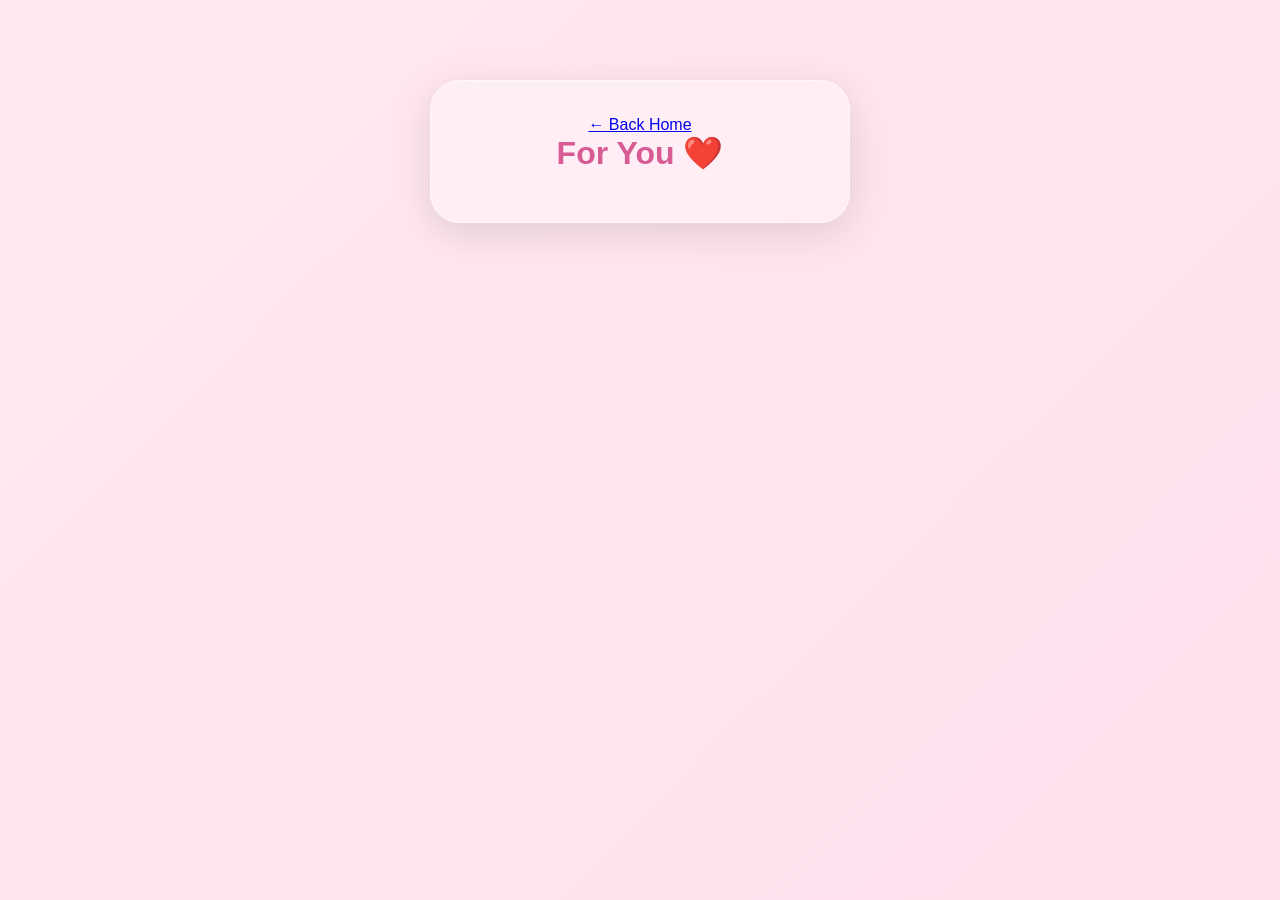
==== letter.html @ 3aef489c "Update letter.html" ====
<!DOCTYPE html>
<html lang="en">
<head>
<meta charset="UTF-8">
<meta name="viewport" content="width=device-width, initial-scale=1.0">

<title>For You ❤️</title>

<link rel="stylesheet" href="style.css">
</head>

<body>

<div class="container letter-page">
    
<div class="letter-card">

<a href="index.html" class="back-button">← Back Home</a>

<h1>For You ❤️</h1>

<div id="letter">

<p class="letter-text">
Hi mahal, to be honest, I do not really know what I should write or say to you. The pressure of thinking of pleasing you always and thinking that a simple letter wouldn’t impress you keeps crushing me. But maybe I guess I will just let my heart speak.
</p>

<p class="letter-text">
The moment my feelings developed for you, I always knew life would be very peaceful. I saw peace in your eyes and I saw forever in your smiles. I had sleepless nights thinking about how our life could be if we end up loving each other. And now I kept having sleepless nights working for us to secure our future haha. I just love how things are still the same but with a different goal.
</p>

<p class="letter-text">
My heart never lies, and I always follow it. Right from the very moment my heart beat skips, I knew I’m in love with you. But that’s a childish thing to say, so I tried to prove it.
</p>

<p class="letter-text">
I spoke with you.
</p>

<p class="letter-text">
I bonded with you.
</p>

<p class="letter-text">
I dated you.
</p>

<p class="letter-text">
And I tried my best to know more about you.
</p>

<p class="letter-text">
It seems to me that the more deeply I dive, the more I cultivate my feelings.
</p>

<p class="letter-text">
I’m always so nervous when you’re trying to ask me “why do you love me?” Or when you were asking me “give me reasons why you love me.” I really don’t know and I’m just too pressured that I might not satisfy your expectations or you might not be impressed by how shallow my words could be when being asked on the spot huhu.
</p>

<p class="letter-text">
But maybe with this, I hope you know that my love for you is genuine. You said feelings fade, right? Well, maybe they do, I agree. Feelings are transient—they visit and depart. Love, however, is not measured by the intensity of emotion but by the constancy of devotion. If feelings are the spark, love is the flame that continues to burn long after the spark has disappeared.
</p>

<p class="letter-text">
So then, my feelings for you are real, and they led me to this situation wherein I have an undying love for you.
</p>

<p class="letter-text">
I love you, my love.
</p>

<p class="letter-text">
And if one day these words become just another message buried beneath countless others, I hope you’ll remember that they came from a heart that found its peace in yours.
</p>

<p class="letter-text">
Yours, always,<br><br>
Franz ❤️
</p>

</div>

</div>

</body>
</html>
---- style.css ----
*{
    margin:0;
    padding:0;
    box-sizing:border-box;
    font-family:-apple-system,BlinkMacSystemFont,"SF Pro Display","Segoe UI",sans-serif;
}

body{
    background:linear-gradient(135deg,#ffe8f1,#ffd9ea,#fff2f7);
    background-size:400% 400%;
    animation:bgMove 12s ease infinite;
    min-height:100vh;
    height:auto;
    display:block;
    padding:40px 0;
    overflow-y:auto;
    overflow:visible;
    color:#444;
}

.container{
    margin:40px auto;
}

.container{
    width:90%;
    max-width:420px;
    background:rgba(255,255,255,0.35);
    backdrop-filter:blur(20px);
    -webkit-backdrop-filter:blur(20px);
    border-radius:30px;
    padding:35px;
    text-align:center;
    box-shadow:0 10px 40px rgba(0,0,0,.12);
    border:1px solid rgba(255,255,255,.5);
    transition:.4s;
}

.container:hover{
    transform:translateY(-5px);
    box-shadow:0 20px 60px rgba(255,105,180,.18);
}

h1{
    color:#d85b94;
    font-size:2rem;
    margin-bottom:15px;
}

.subtitle{
    color:#666;
    line-height:1.8;
    margin-bottom:25px;
}

.button{
    display:inline-block;
    background:#ef7cab;
    color:white;
    text-decoration:none;
    border:none;
    padding:15px 28px;
    border-radius:50px;
    font-size:16px;
    font-weight:600;
    cursor:pointer;
    transition:.3s;
    box-shadow:0 10px 25px rgba(239,124,171,.35);
}

.button:hover{
    transform:translateY(-3px);
    box-shadow:0 15px 35px rgba(239,124,171,.45);
}

.button:active{
    transform:scale(.96);
}

#letter{
    display:none;
    text-align:left;
    margin-top:30px;
    line-height:1.9;
    animation:fade .5s ease;
}

#letter p{
    text-align: justify;
    text-justify: inter-word;
}

@keyframes fade{
    from{
        opacity:0;
        transform:translateY(20px);
    }
    to{
        opacity:1;
        transform:translateY(0);
    }
}

#counter{
    margin-top:20px;
    padding:18px;
    border-radius:20px;
    background:rgba(255,255,255,.4);
    color:#d85b94;
    font-size:18px;
    font-weight:600;
    backdrop-filter:blur(12px);
    -webkit-backdrop-filter:blur(12px);
    box-shadow:0 5px 20px rgba(0,0,0,.08);
}

@keyframes bgMove{
    0%{background-position:0% 50%;}
    50%{background-position:100% 50%;}
    100%{background-position:0% 50%;}
}
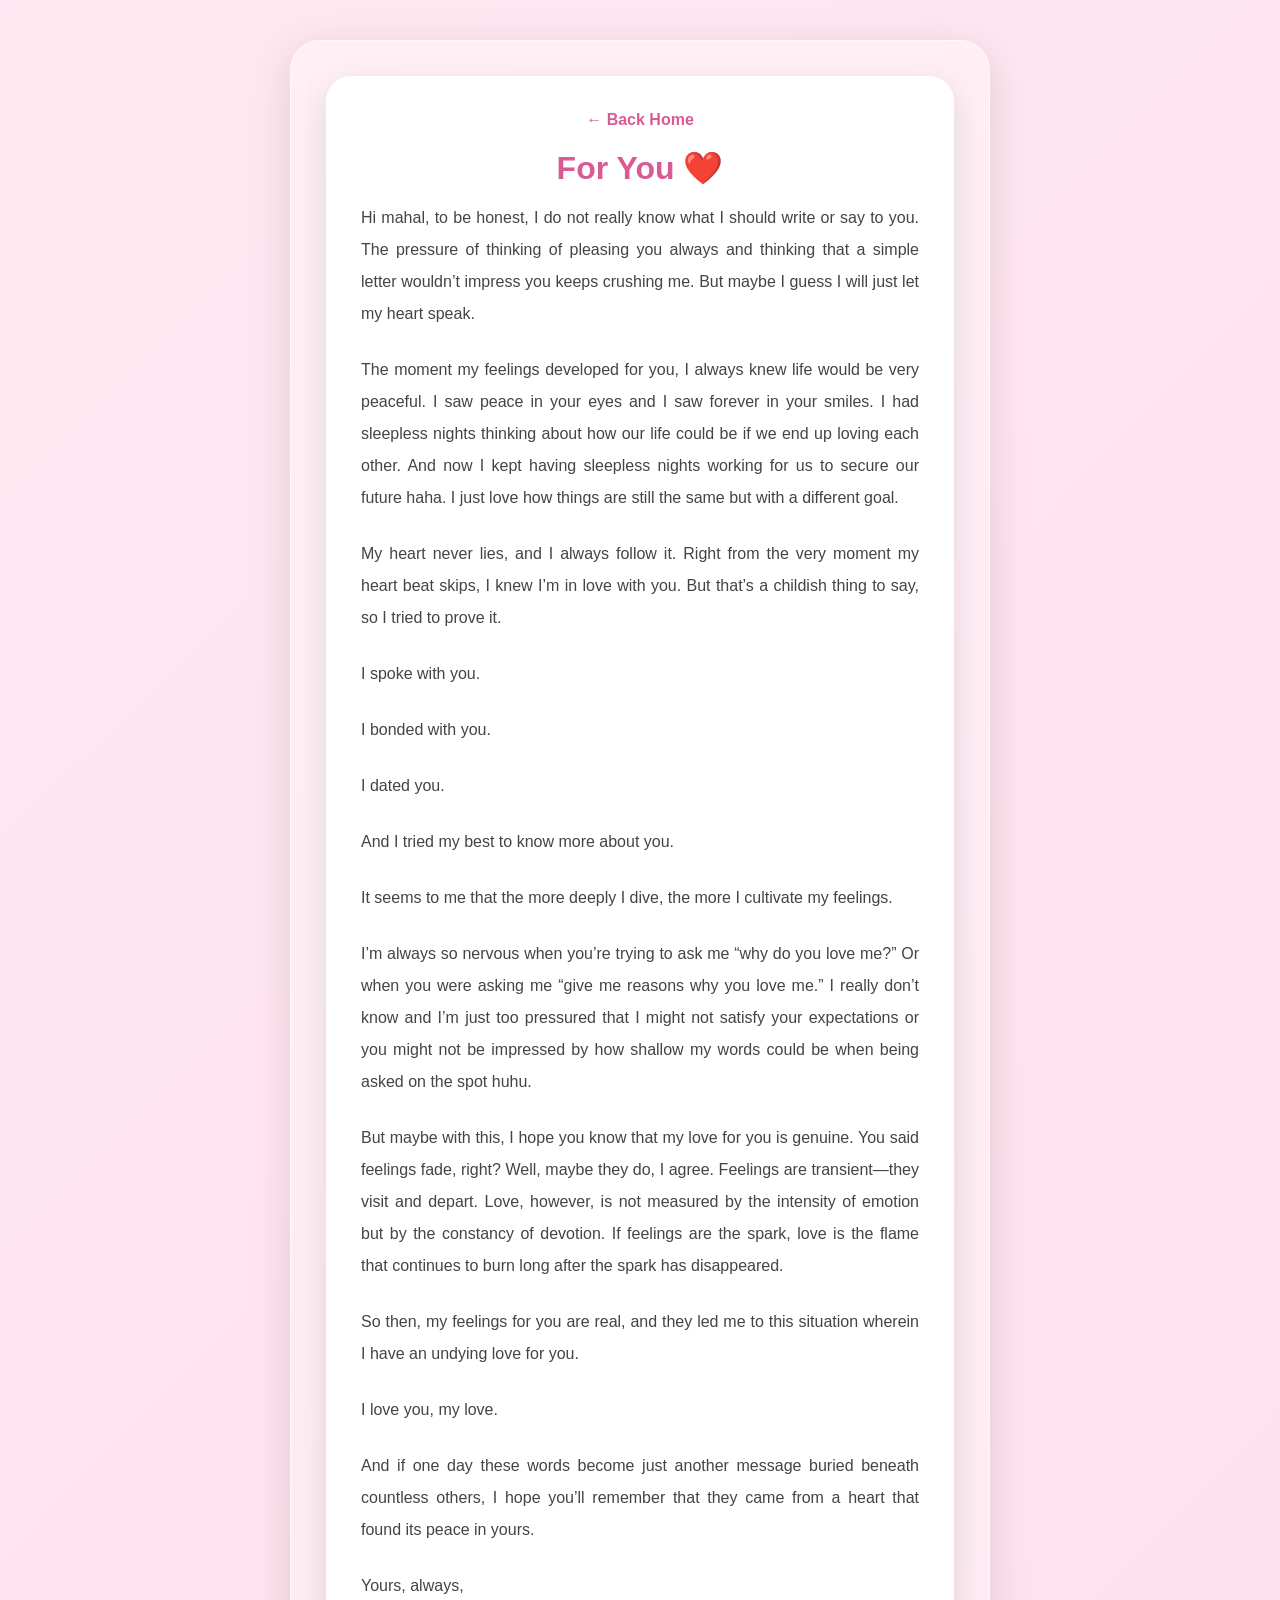
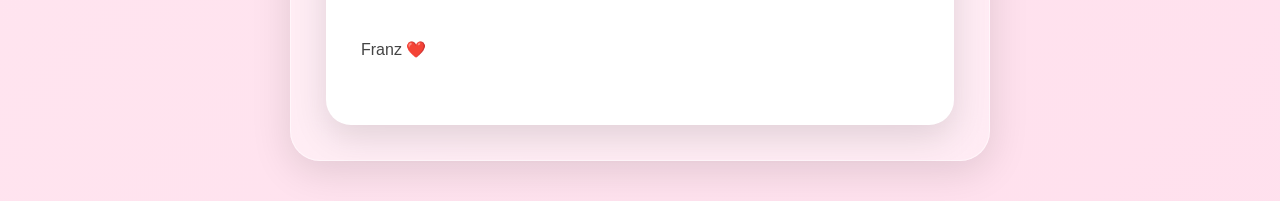
==== commit 261b19cb: "Update letter.html" ====
--- a/letter.html
+++ b/letter.html
@@ -19,7 +19,7 @@
 
 <h1>For You ❤️</h1>
 
-<div id="letter">
+<div>
 
 <p class="letter-text">
 Hi mahal, to be honest, I do not really know what I should write or say to you. The pressure of thinking of pleasing you always and thinking that a simple letter wouldn’t impress you keeps crushing me. But maybe I guess I will just let my heart speak.
--- a/style.css
+++ b/style.css
@@ -78,7 +78,6 @@
 }
 
 #letter{
-    display:none;
     text-align:left;
     margin-top:30px;
     line-height:1.9;
@@ -118,4 +117,35 @@
     0%{background-position:0% 50%;}
     50%{background-position:100% 50%;}
     100%{background-position:0% 50%;}
+}
+
+.letter-page{
+    max-width:700px;
+    margin:auto;
+    animation:fade .8s ease;
+}
+
+.letter-card{
+    background:white;
+    border-radius:25px;
+    padding:35px;
+    box-shadow:0 12px 35px rgba(0,0,0,.12);
+}
+
+.back-button{
+    display:inline-block;
+    margin-bottom:20px;
+    color:#d85b94;
+    text-decoration:none;
+    font-weight:bold;
+}
+
+.back-button:hover{
+    opacity:.8;
+}
+
+.letter-text{
+    text-align:justify;
+    line-height:2;
+    margin-bottom:24px;
 }
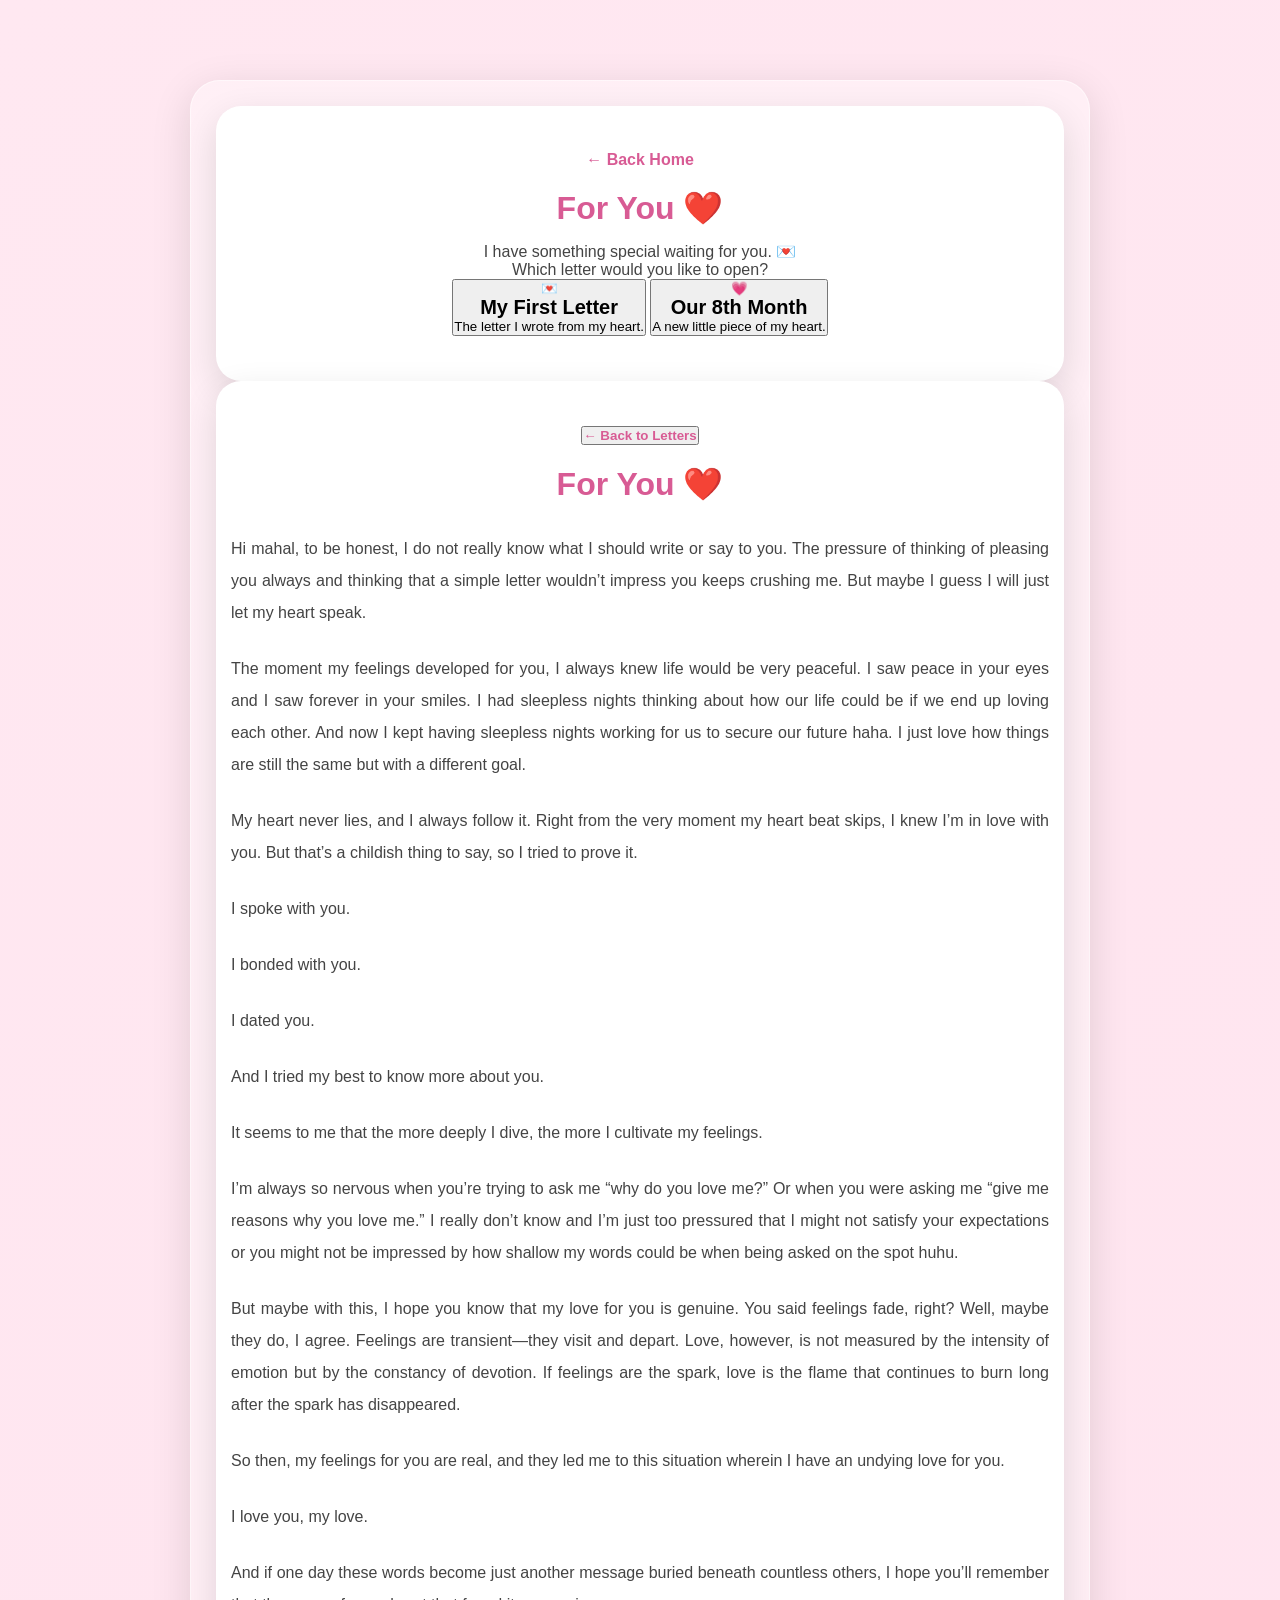
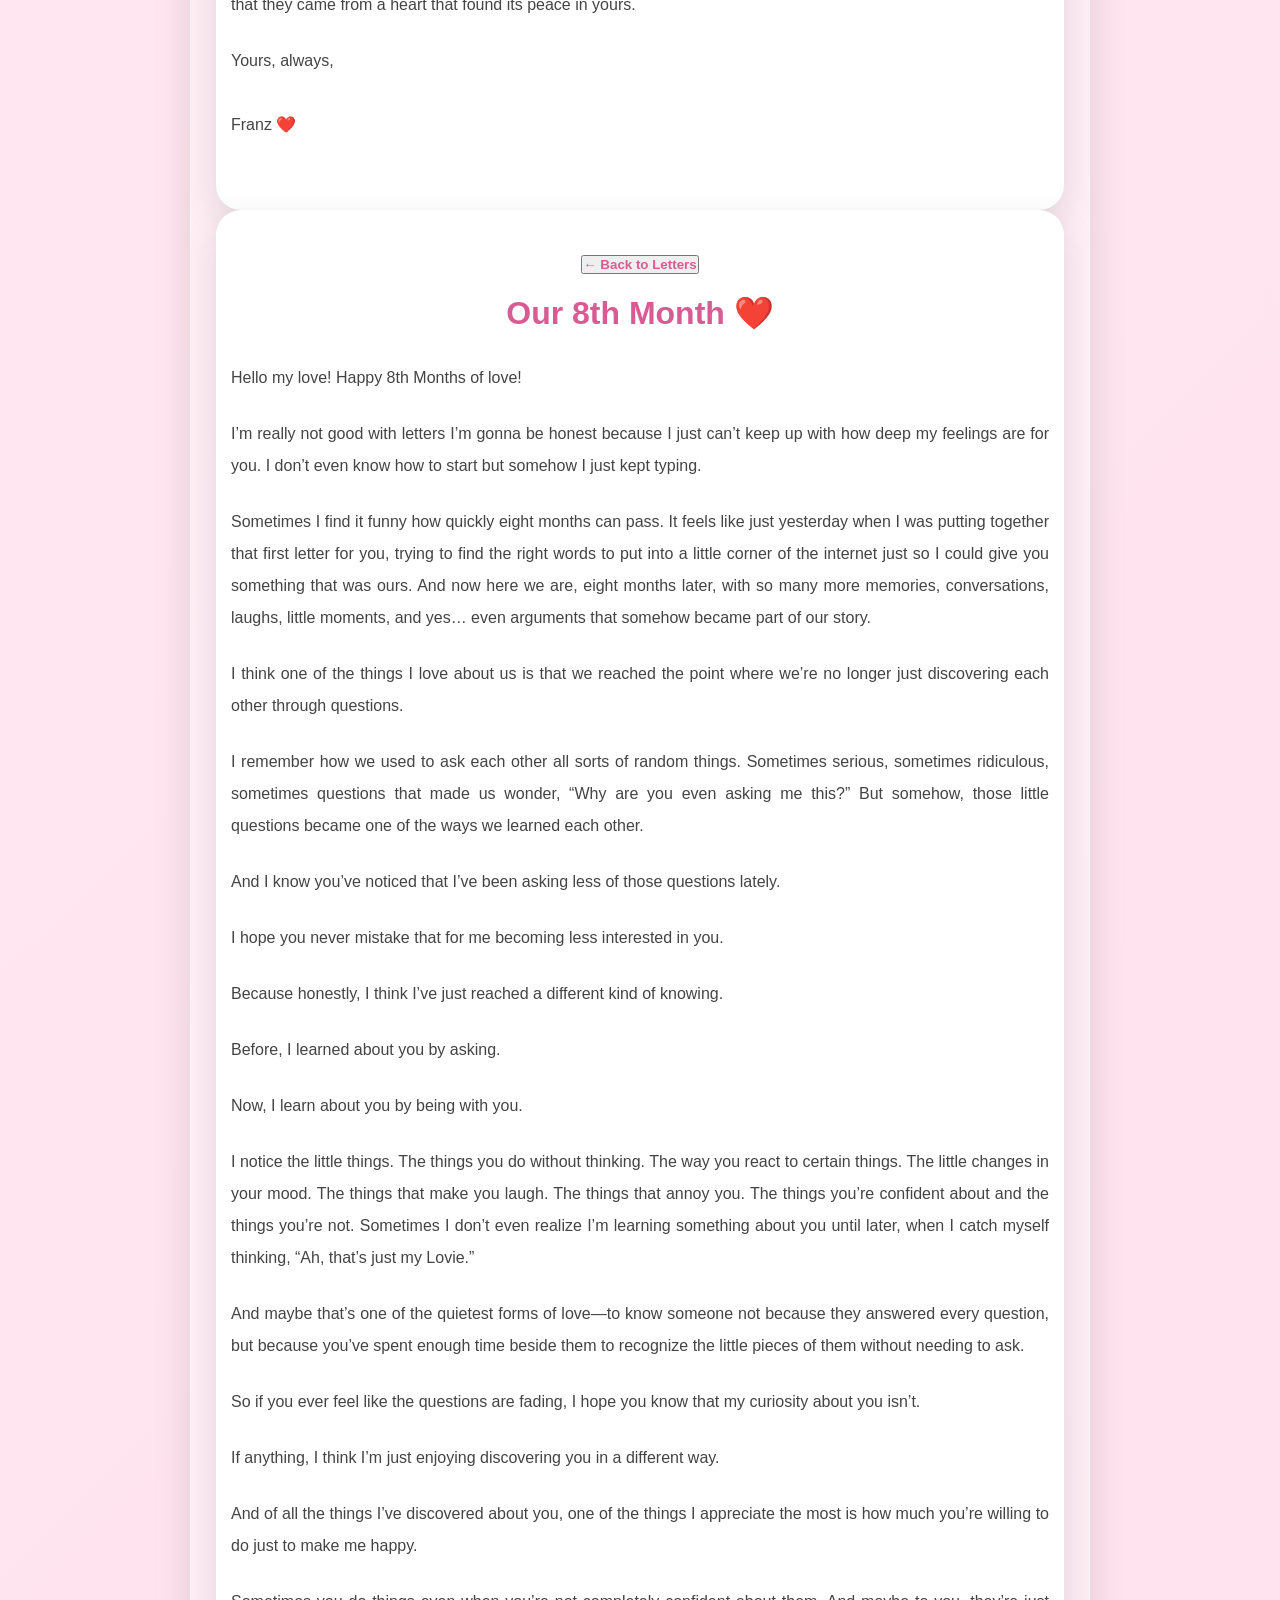
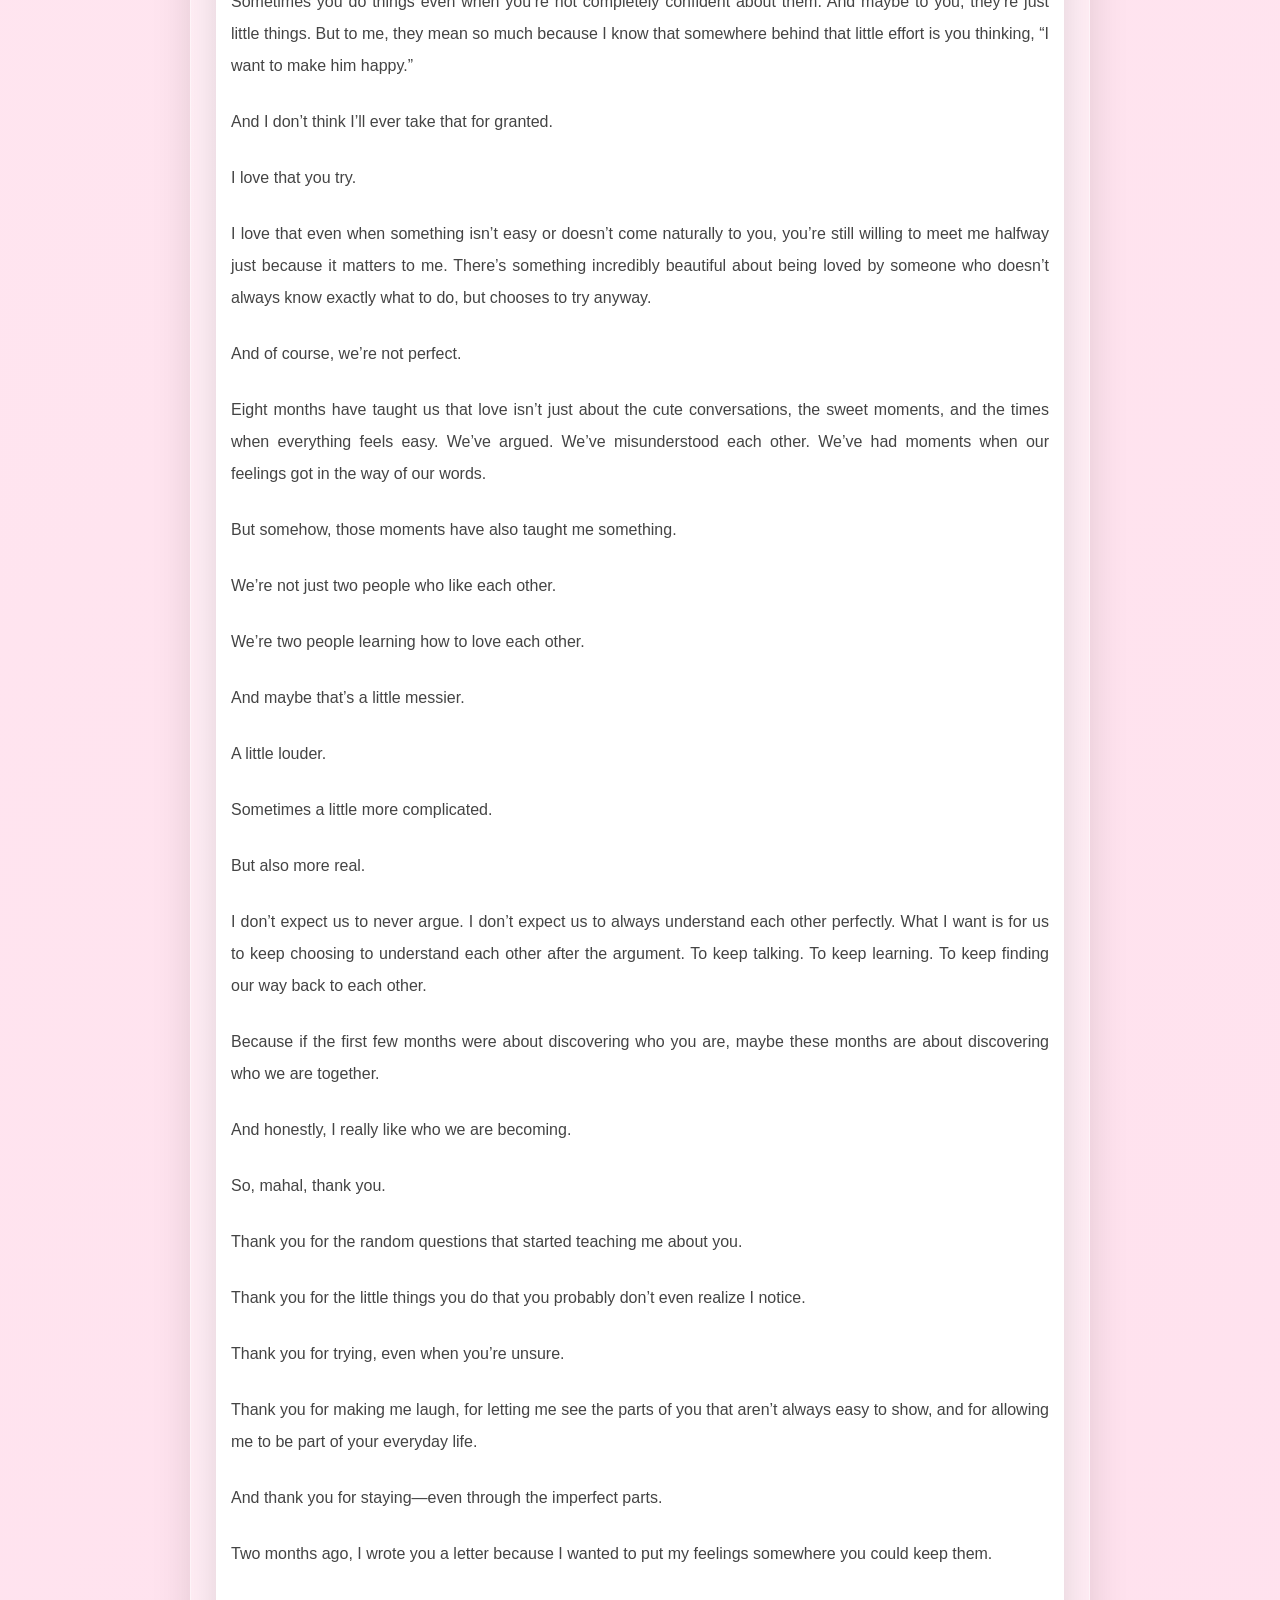
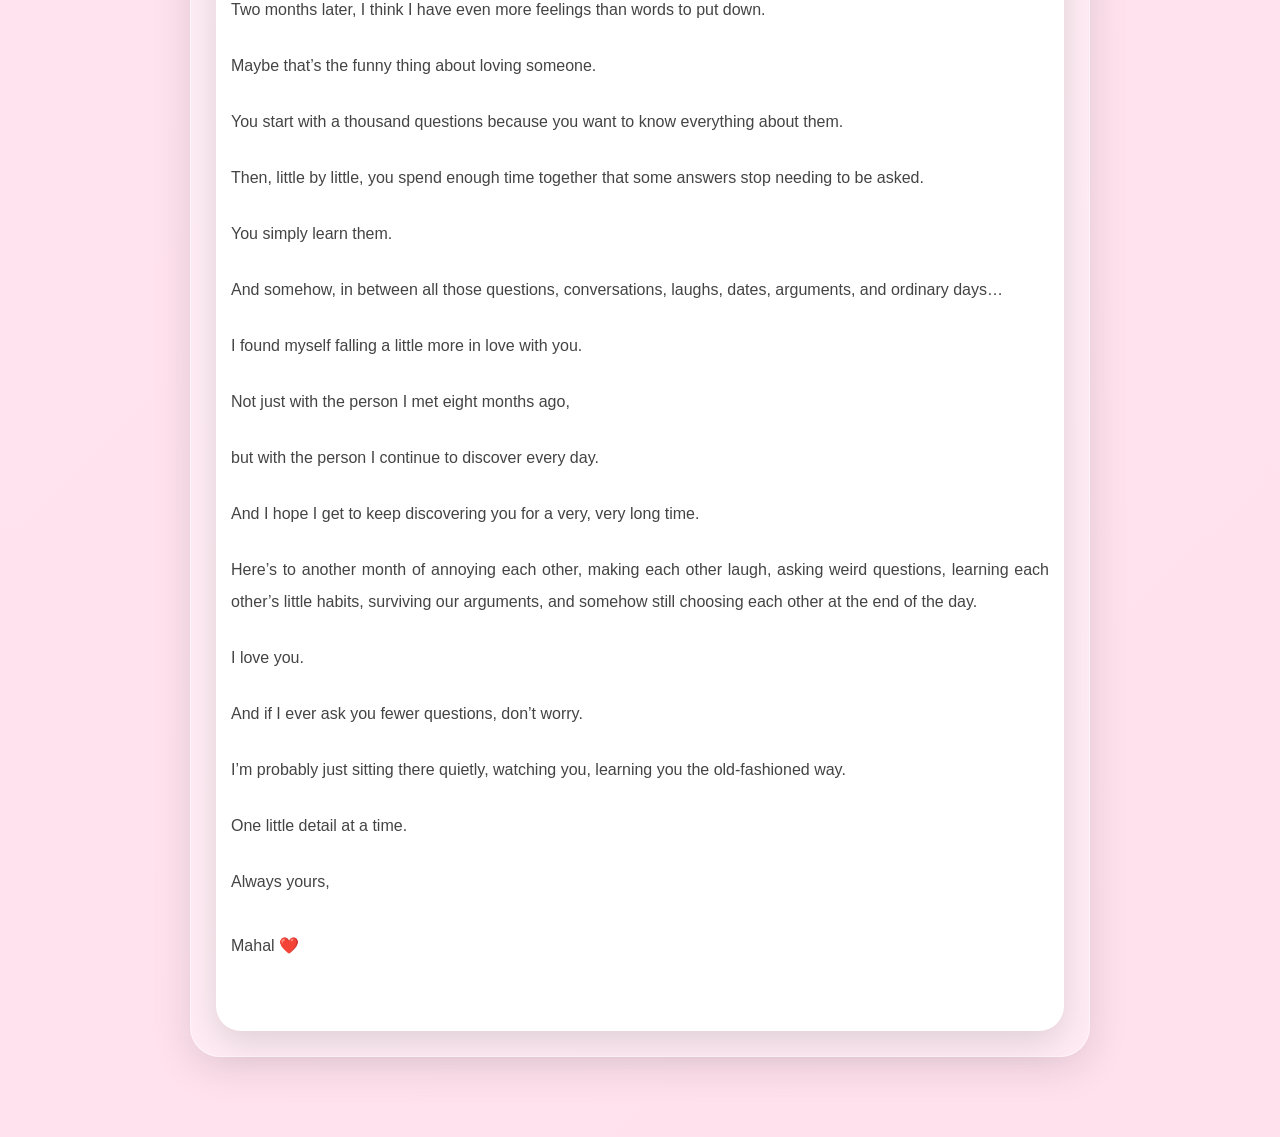
==== commit 50e52173: "Update letter.html" ====
--- a/letter.html
+++ b/letter.html
@@ -12,75 +12,385 @@
 <body>
 
 <div class="container letter-page">
-    
-<div class="letter-card">
-
-<a href="index.html" class="back-button">← Back Home</a>
-
-<h1>For You ❤️</h1>
-
-<div>
-
-<p class="letter-text">
-Hi mahal, to be honest, I do not really know what I should write or say to you. The pressure of thinking of pleasing you always and thinking that a simple letter wouldn’t impress you keeps crushing me. But maybe I guess I will just let my heart speak.
-</p>
-
-<p class="letter-text">
-The moment my feelings developed for you, I always knew life would be very peaceful. I saw peace in your eyes and I saw forever in your smiles. I had sleepless nights thinking about how our life could be if we end up loving each other. And now I kept having sleepless nights working for us to secure our future haha. I just love how things are still the same but with a different goal.
-</p>
-
-<p class="letter-text">
-My heart never lies, and I always follow it. Right from the very moment my heart beat skips, I knew I’m in love with you. But that’s a childish thing to say, so I tried to prove it.
-</p>
-
-<p class="letter-text">
-I spoke with you.
-</p>
-
-<p class="letter-text">
-I bonded with you.
-</p>
-
-<p class="letter-text">
-I dated you.
-</p>
-
-<p class="letter-text">
-And I tried my best to know more about you.
-</p>
-
-<p class="letter-text">
-It seems to me that the more deeply I dive, the more I cultivate my feelings.
-</p>
-
-<p class="letter-text">
-I’m always so nervous when you’re trying to ask me “why do you love me?” Or when you were asking me “give me reasons why you love me.” I really don’t know and I’m just too pressured that I might not satisfy your expectations or you might not be impressed by how shallow my words could be when being asked on the spot huhu.
-</p>
-
-<p class="letter-text">
-But maybe with this, I hope you know that my love for you is genuine. You said feelings fade, right? Well, maybe they do, I agree. Feelings are transient—they visit and depart. Love, however, is not measured by the intensity of emotion but by the constancy of devotion. If feelings are the spark, love is the flame that continues to burn long after the spark has disappeared.
-</p>
-
-<p class="letter-text">
-So then, my feelings for you are real, and they led me to this situation wherein I have an undying love for you.
-</p>
-
-<p class="letter-text">
-I love you, my love.
-</p>
-
-<p class="letter-text">
-And if one day these words become just another message buried beneath countless others, I hope you’ll remember that they came from a heart that found its peace in yours.
-</p>
-
-<p class="letter-text">
-Yours, always,<br><br>
-Franz ❤️
-</p>
+
+
+    <!-- =========================================
+         LETTER SELECTION
+         ========================================= -->
+
+    <div class="letter-card" id="letter-selection">
+
+        <a href="index.html" class="back-button">
+            ← Back Home
+        </a>
+
+        <h1>For You ❤️</h1>
+
+        <p class="selection-subtitle">
+            I have something special waiting for you. 💌
+        </p>
+
+        <p class="selection-question">
+            Which letter would you like to open?
+        </p>
+
+
+        <div class="letter-options">
+
+            <!-- FIRST LETTER -->
+            <button class="letter-option" onclick="openLetter('first')">
+
+                <div class="envelope-icon">
+                    💌
+                </div>
+
+                <h2>My First Letter</h2>
+
+                <p>
+                    The letter I wrote from my heart.
+                </p>
+
+            </button>
+
+
+            <!-- 8TH MONTH LETTER -->
+            <button class="letter-option" onclick="openLetter('eighth')">
+
+                <div class="envelope-icon">
+                    💗
+                </div>
+
+                <h2>Our 8th Month</h2>
+
+                <p>
+                    A new little piece of my heart.
+                </p>
+
+            </button>
+
+        </div>
+
+    </div>
+
+
+
+    <!-- =========================================
+         ORIGINAL FIRST LETTER
+         ========================================= -->
+
+    <div class="letter-card hidden-letter" id="first-letter">
+
+        <button class="back-button letter-back" onclick="showSelection()">
+            ← Back to Letters
+        </button>
+
+        <h1>For You ❤️</h1>
+
+        <div class="letter-content">
+
+            <p class="letter-text">
+                Hi mahal, to be honest, I do not really know what I should write or say to you. The pressure of thinking of pleasing you always and thinking that a simple letter wouldn’t impress you keeps crushing me. But maybe I guess I will just let my heart speak.
+            </p>
+
+            <p class="letter-text">
+                The moment my feelings developed for you, I always knew life would be very peaceful. I saw peace in your eyes and I saw forever in your smiles. I had sleepless nights thinking about how our life could be if we end up loving each other. And now I kept having sleepless nights working for us to secure our future haha. I just love how things are still the same but with a different goal.
+            </p>
+
+            <p class="letter-text">
+                My heart never lies, and I always follow it. Right from the very moment my heart beat skips, I knew I’m in love with you. But that’s a childish thing to say, so I tried to prove it.
+            </p>
+
+            <p class="letter-text">
+                I spoke with you.
+            </p>
+
+            <p class="letter-text">
+                I bonded with you.
+            </p>
+
+            <p class="letter-text">
+                I dated you.
+            </p>
+
+            <p class="letter-text">
+                And I tried my best to know more about you.
+            </p>
+
+            <p class="letter-text">
+                It seems to me that the more deeply I dive, the more I cultivate my feelings.
+            </p>
+
+            <p class="letter-text">
+                I’m always so nervous when you’re trying to ask me “why do you love me?” Or when you were asking me “give me reasons why you love me.” I really don’t know and I’m just too pressured that I might not satisfy your expectations or you might not be impressed by how shallow my words could be when being asked on the spot huhu.
+            </p>
+
+            <p class="letter-text">
+                But maybe with this, I hope you know that my love for you is genuine. You said feelings fade, right? Well, maybe they do, I agree. Feelings are transient—they visit and depart. Love, however, is not measured by the intensity of emotion but by the constancy of devotion. If feelings are the spark, love is the flame that continues to burn long after the spark has disappeared.
+            </p>
+
+            <p class="letter-text">
+                So then, my feelings for you are real, and they led me to this situation wherein I have an undying love for you.
+            </p>
+
+            <p class="letter-text">
+                I love you, my love.
+            </p>
+
+            <p class="letter-text">
+                And if one day these words become just another message buried beneath countless others, I hope you’ll remember that they came from a heart that found its peace in yours.
+            </p>
+
+            <p class="letter-text">
+                Yours, always,<br><br>
+                Franz ❤️
+            </p>
+
+        </div>
+
+    </div>
+
+
+
+    <!-- =========================================
+         OUR 8TH MONTH LETTER
+         ========================================= -->
+
+    <div class="letter-card hidden-letter" id="eighth-letter">
+
+        <button class="back-button letter-back" onclick="showSelection()">
+            ← Back to Letters
+        </button>
+
+        <h1>Our 8th Month ❤️</h1>
+
+        <div class="letter-content">
+
+            <p class="letter-text">
+                Hello my love! Happy 8th Months of love!
+            </p>
+
+            <p class="letter-text">
+                I’m really not good with letters I’m gonna be honest because I just can’t keep up with how deep my feelings are for you. I don’t even know how to start but somehow I just kept typing.
+            </p>
+
+            <p class="letter-text">
+                Sometimes I find it funny how quickly eight months can pass. It feels like just yesterday when I was putting together that first letter for you, trying to find the right words to put into a little corner of the internet just so I could give you something that was ours. And now here we are, eight months later, with so many more memories, conversations, laughs, little moments, and yes… even arguments that somehow became part of our story.
+            </p>
+
+            <p class="letter-text">
+                I think one of the things I love about us is that we reached the point where we’re no longer just discovering each other through questions.
+            </p>
+
+            <p class="letter-text">
+                I remember how we used to ask each other all sorts of random things. Sometimes serious, sometimes ridiculous, sometimes questions that made us wonder, “Why are you even asking me this?” But somehow, those little questions became one of the ways we learned each other.
+            </p>
+
+            <p class="letter-text">
+                And I know you’ve noticed that I’ve been asking less of those questions lately.
+            </p>
+
+            <p class="letter-text">
+                I hope you never mistake that for me becoming less interested in you.
+            </p>
+
+            <p class="letter-text">
+                Because honestly, I think I’ve just reached a different kind of knowing.
+            </p>
+
+            <p class="letter-text">
+                Before, I learned about you by asking.
+            </p>
+
+            <p class="letter-text">
+                Now, I learn about you by being with you.
+            </p>
+
+            <p class="letter-text">
+                I notice the little things. The things you do without thinking. The way you react to certain things. The little changes in your mood. The things that make you laugh. The things that annoy you. The things you’re confident about and the things you’re not. Sometimes I don’t even realize I’m learning something about you until later, when I catch myself thinking, “Ah, that’s just my Lovie.”
+            </p>
+
+            <p class="letter-text">
+                And maybe that’s one of the quietest forms of love—to know someone not because they answered every question, but because you’ve spent enough time beside them to recognize the little pieces of them without needing to ask.
+            </p>
+
+            <p class="letter-text">
+                So if you ever feel like the questions are fading, I hope you know that my curiosity about you isn’t.
+            </p>
+
+            <p class="letter-text">
+                If anything, I think I’m just enjoying discovering you in a different way.
+            </p>
+
+            <p class="letter-text">
+                And of all the things I’ve discovered about you, one of the things I appreciate the most is how much you’re willing to do just to make me happy.
+            </p>
+
+            <p class="letter-text">
+                Sometimes you do things even when you’re not completely confident about them. And maybe to you, they’re just little things. But to me, they mean so much because I know that somewhere behind that little effort is you thinking, “I want to make him happy.”
+            </p>
+
+            <p class="letter-text">
+                And I don’t think I’ll ever take that for granted.
+            </p>
+
+            <p class="letter-text">
+                I love that you try.
+            </p>
+
+            <p class="letter-text">
+                I love that even when something isn’t easy or doesn’t come naturally to you, you’re still willing to meet me halfway just because it matters to me. There’s something incredibly beautiful about being loved by someone who doesn’t always know exactly what to do, but chooses to try anyway.
+            </p>
+
+            <p class="letter-text">
+                And of course, we’re not perfect.
+            </p>
+
+            <p class="letter-text">
+                Eight months have taught us that love isn’t just about the cute conversations, the sweet moments, and the times when everything feels easy. We’ve argued. We’ve misunderstood each other. We’ve had moments when our feelings got in the way of our words.
+            </p>
+
+            <p class="letter-text">
+                But somehow, those moments have also taught me something.
+            </p>
+
+            <p class="letter-text">
+                We’re not just two people who like each other.
+            </p>
+
+            <p class="letter-text">
+                We’re two people learning how to love each other.
+            </p>
+
+            <p class="letter-text">
+                And maybe that’s a little messier.
+            </p>
+
+            <p class="letter-text">
+                A little louder.
+            </p>
+
+            <p class="letter-text">
+                Sometimes a little more complicated.
+            </p>
+
+            <p class="letter-text">
+                But also more real.
+            </p>
+
+            <p class="letter-text">
+                I don’t expect us to never argue. I don’t expect us to always understand each other perfectly. What I want is for us to keep choosing to understand each other after the argument. To keep talking. To keep learning. To keep finding our way back to each other.
+            </p>
+
+            <p class="letter-text">
+                Because if the first few months were about discovering who you are, maybe these months are about discovering who we are together.
+            </p>
+
+            <p class="letter-text">
+                And honestly, I really like who we are becoming.
+            </p>
+
+            <p class="letter-text">
+                So, mahal, thank you.
+            </p>
+
+            <p class="letter-text">
+                Thank you for the random questions that started teaching me about you.
+            </p>
+
+            <p class="letter-text">
+                Thank you for the little things you do that you probably don’t even realize I notice.
+            </p>
+
+            <p class="letter-text">
+                Thank you for trying, even when you’re unsure.
+            </p>
+
+            <p class="letter-text">
+                Thank you for making me laugh, for letting me see the parts of you that aren’t always easy to show, and for allowing me to be part of your everyday life.
+            </p>
+
+            <p class="letter-text">
+                And thank you for staying—even through the imperfect parts.
+            </p>
+
+            <p class="letter-text">
+                Two months ago, I wrote you a letter because I wanted to put my feelings somewhere you could keep them.
+            </p>
+
+            <p class="letter-text">
+                Two months later, I think I have even more feelings than words to put down.
+            </p>
+
+            <p class="letter-text">
+                Maybe that’s the funny thing about loving someone.
+            </p>
+
+            <p class="letter-text">
+                You start with a thousand questions because you want to know everything about them.
+            </p>
+
+            <p class="letter-text">
+                Then, little by little, you spend enough time together that some answers stop needing to be asked.
+            </p>
+
+            <p class="letter-text">
+                You simply learn them.
+            </p>
+
+            <p class="letter-text">
+                And somehow, in between all those questions, conversations, laughs, dates, arguments, and ordinary days…
+            </p>
+
+            <p class="letter-text">
+                I found myself falling a little more in love with you.
+            </p>
+
+            <p class="letter-text">
+                Not just with the person I met eight months ago,
+            </p>
+
+            <p class="letter-text">
+                but with the person I continue to discover every day.
+            </p>
+
+            <p class="letter-text">
+                And I hope I get to keep discovering you for a very, very long time.
+            </p>
+
+            <p class="letter-text">
+                Here’s to another month of annoying each other, making each other laugh, asking weird questions, learning each other’s little habits, surviving our arguments, and somehow still choosing each other at the end of the day.
+            </p>
+
+            <p class="letter-text">
+                I love you.
+            </p>
+
+            <p class="letter-text">
+                And if I ever ask you fewer questions, don’t worry.
+            </p>
+
+            <p class="letter-text">
+                I’m probably just sitting there quietly, watching you, learning you the old-fashioned way.
+            </p>
+
+            <p class="letter-text">
+                One little detail at a time.
+            </p>
+
+            <p class="letter-text">
+                Always yours,<br><br>
+                Mahal ❤️
+            </p>
+
+        </div>
+
+    </div>
+
 
 </div>
 
-</div>
+
+<script src="script.js"></script>
 
 </body>
 </html>
--- a/style.css
+++ b/style.css
@@ -23,17 +23,17 @@
 }
 
 .container{
-    width:90%;
-    max-width:420px;
-    background:rgba(255,255,255,0.35);
+    width:95%;
+    max-width:900px;
+    margin:40px auto;
+    background:rgba(255,255,255,.35);
     backdrop-filter:blur(20px);
     -webkit-backdrop-filter:blur(20px);
     border-radius:30px;
-    padding:35px;
+    padding:25px;
     text-align:center;
     box-shadow:0 10px 40px rgba(0,0,0,.12);
     border:1px solid rgba(255,255,255,.5);
-    transition:.4s;
 }
 
 .container:hover{
@@ -77,16 +77,16 @@
     transform:scale(.96);
 }
 
-#letter{
+.letter-content{
     text-align:left;
     margin-top:30px;
     line-height:1.9;
     animation:fade .5s ease;
 }
 
-#letter p{
-    text-align: justify;
-    text-justify: inter-word;
+.letter-content p{
+    text-align:justify;
+    text-justify:inter-word;
 }
 
 @keyframes fade{
@@ -120,15 +120,16 @@
 }
 
 .letter-page{
-    max-width:700px;
-    margin:auto;
-    animation:fade .8s ease;
+    max-width:900px;
+    width:95%;
+    margin:40px auto;
 }
 
 .letter-card{
+    width:100%;
     background:white;
     border-radius:25px;
-    padding:35px;
+    padding:45px 15px;
     box-shadow:0 12px 35px rgba(0,0,0,.12);
 }
 
@@ -148,4 +149,21 @@
     text-align:justify;
     line-height:2;
     margin-bottom:24px;
+}
+
+/* Smooth page load */
+body{
+    opacity:0;
+    animation:pageFade .8s ease forwards;
+}
+
+@keyframes pageFade{
+    from{
+        opacity:0;
+        transform:translateY(15px);
+    }
+    to{
+        opacity:1;
+        transform:translateY(0);
+    }
 }
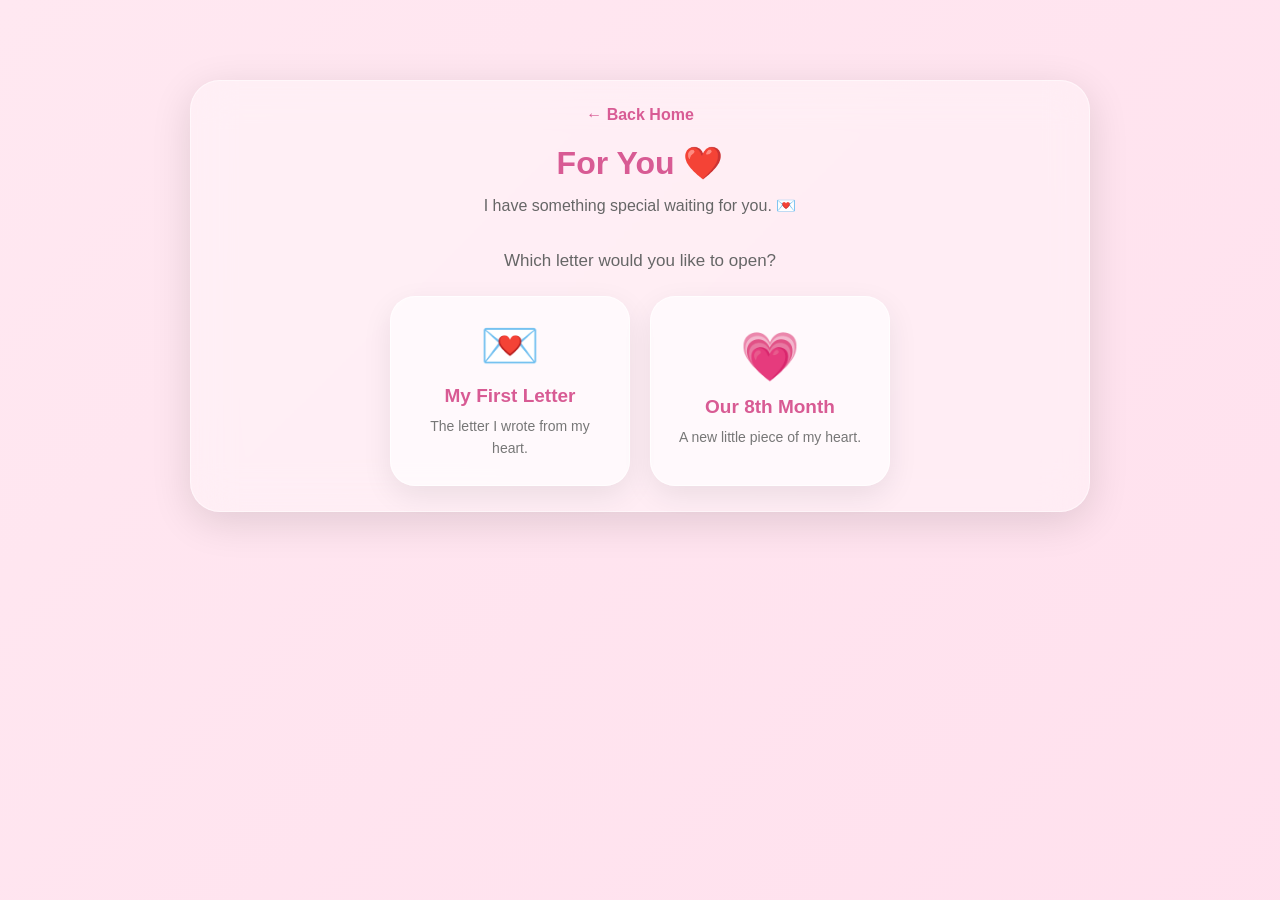
==== commit ec71a128: "Update letter.html" ====
--- a/letter.html
+++ b/letter.html
@@ -13,382 +13,368 @@
 
 <div class="container letter-page">
 
-
-    <!-- =========================================
-         LETTER SELECTION
-         ========================================= -->
-
-    <div class="letter-card" id="letter-selection">
-
-        <a href="index.html" class="back-button">
-            ← Back Home
-        </a>
-
-        <h1>For You ❤️</h1>
-
-        <p class="selection-subtitle">
-            I have something special waiting for you. 💌
-        </p>
-
-        <p class="selection-question">
-            Which letter would you like to open?
-        </p>
-
-
-        <div class="letter-options">
-
-            <!-- FIRST LETTER -->
-            <button class="letter-option" onclick="openLetter('first')">
-
-                <div class="envelope-icon">
-                    💌
-                </div>
-
-                <h2>My First Letter</h2>
-
-                <p>
-                    The letter I wrote from my heart.
-                </p>
-
-            </button>
-
-
-            <!-- 8TH MONTH LETTER -->
-            <button class="letter-option" onclick="openLetter('eighth')">
-
-                <div class="envelope-icon">
-                    💗
-                </div>
-
-                <h2>Our 8th Month</h2>
-
-                <p>
-                    A new little piece of my heart.
-                </p>
-
-            </button>
-
-        </div>
-
-    </div>
-
-
-
-    <!-- =========================================
-         ORIGINAL FIRST LETTER
-         ========================================= -->
-
-    <div class="letter-card hidden-letter" id="first-letter">
-
-        <button class="back-button letter-back" onclick="showSelection()">
-            ← Back to Letters
-        </button>
-
-        <h1>For You ❤️</h1>
-
-        <div class="letter-content">
-
-            <p class="letter-text">
-                Hi mahal, to be honest, I do not really know what I should write or say to you. The pressure of thinking of pleasing you always and thinking that a simple letter wouldn’t impress you keeps crushing me. But maybe I guess I will just let my heart speak.
-            </p>
-
-            <p class="letter-text">
-                The moment my feelings developed for you, I always knew life would be very peaceful. I saw peace in your eyes and I saw forever in your smiles. I had sleepless nights thinking about how our life could be if we end up loving each other. And now I kept having sleepless nights working for us to secure our future haha. I just love how things are still the same but with a different goal.
-            </p>
-
-            <p class="letter-text">
-                My heart never lies, and I always follow it. Right from the very moment my heart beat skips, I knew I’m in love with you. But that’s a childish thing to say, so I tried to prove it.
-            </p>
-
-            <p class="letter-text">
-                I spoke with you.
-            </p>
-
-            <p class="letter-text">
-                I bonded with you.
-            </p>
-
-            <p class="letter-text">
-                I dated you.
-            </p>
-
-            <p class="letter-text">
-                And I tried my best to know more about you.
-            </p>
-
-            <p class="letter-text">
-                It seems to me that the more deeply I dive, the more I cultivate my feelings.
-            </p>
-
-            <p class="letter-text">
-                I’m always so nervous when you’re trying to ask me “why do you love me?” Or when you were asking me “give me reasons why you love me.” I really don’t know and I’m just too pressured that I might not satisfy your expectations or you might not be impressed by how shallow my words could be when being asked on the spot huhu.
-            </p>
-
-            <p class="letter-text">
-                But maybe with this, I hope you know that my love for you is genuine. You said feelings fade, right? Well, maybe they do, I agree. Feelings are transient—they visit and depart. Love, however, is not measured by the intensity of emotion but by the constancy of devotion. If feelings are the spark, love is the flame that continues to burn long after the spark has disappeared.
-            </p>
-
-            <p class="letter-text">
-                So then, my feelings for you are real, and they led me to this situation wherein I have an undying love for you.
-            </p>
-
-            <p class="letter-text">
-                I love you, my love.
-            </p>
-
-            <p class="letter-text">
-                And if one day these words become just another message buried beneath countless others, I hope you’ll remember that they came from a heart that found its peace in yours.
-            </p>
-
-            <p class="letter-text">
-                Yours, always,<br><br>
-                Franz ❤️
-            </p>
-
-        </div>
-
-    </div>
-
-
-
-    <!-- =========================================
-         OUR 8TH MONTH LETTER
-         ========================================= -->
-
-    <div class="letter-card hidden-letter" id="eighth-letter">
-
-        <button class="back-button letter-back" onclick="showSelection()">
-            ← Back to Letters
-        </button>
-
-        <h1>Our 8th Month ❤️</h1>
-
-        <div class="letter-content">
-
-            <p class="letter-text">
-                Hello my love! Happy 8th Months of love!
-            </p>
-
-            <p class="letter-text">
-                I’m really not good with letters I’m gonna be honest because I just can’t keep up with how deep my feelings are for you. I don’t even know how to start but somehow I just kept typing.
-            </p>
-
-            <p class="letter-text">
-                Sometimes I find it funny how quickly eight months can pass. It feels like just yesterday when I was putting together that first letter for you, trying to find the right words to put into a little corner of the internet just so I could give you something that was ours. And now here we are, eight months later, with so many more memories, conversations, laughs, little moments, and yes… even arguments that somehow became part of our story.
-            </p>
-
-            <p class="letter-text">
-                I think one of the things I love about us is that we reached the point where we’re no longer just discovering each other through questions.
-            </p>
-
-            <p class="letter-text">
-                I remember how we used to ask each other all sorts of random things. Sometimes serious, sometimes ridiculous, sometimes questions that made us wonder, “Why are you even asking me this?” But somehow, those little questions became one of the ways we learned each other.
-            </p>
-
-            <p class="letter-text">
-                And I know you’ve noticed that I’ve been asking less of those questions lately.
-            </p>
-
-            <p class="letter-text">
-                I hope you never mistake that for me becoming less interested in you.
-            </p>
-
-            <p class="letter-text">
-                Because honestly, I think I’ve just reached a different kind of knowing.
-            </p>
-
-            <p class="letter-text">
-                Before, I learned about you by asking.
-            </p>
-
-            <p class="letter-text">
-                Now, I learn about you by being with you.
-            </p>
-
-            <p class="letter-text">
-                I notice the little things. The things you do without thinking. The way you react to certain things. The little changes in your mood. The things that make you laugh. The things that annoy you. The things you’re confident about and the things you’re not. Sometimes I don’t even realize I’m learning something about you until later, when I catch myself thinking, “Ah, that’s just my Lovie.”
-            </p>
-
-            <p class="letter-text">
-                And maybe that’s one of the quietest forms of love—to know someone not because they answered every question, but because you’ve spent enough time beside them to recognize the little pieces of them without needing to ask.
-            </p>
-
-            <p class="letter-text">
-                So if you ever feel like the questions are fading, I hope you know that my curiosity about you isn’t.
-            </p>
-
-            <p class="letter-text">
-                If anything, I think I’m just enjoying discovering you in a different way.
-            </p>
-
-            <p class="letter-text">
-                And of all the things I’ve discovered about you, one of the things I appreciate the most is how much you’re willing to do just to make me happy.
-            </p>
-
-            <p class="letter-text">
-                Sometimes you do things even when you’re not completely confident about them. And maybe to you, they’re just little things. But to me, they mean so much because I know that somewhere behind that little effort is you thinking, “I want to make him happy.”
-            </p>
-
-            <p class="letter-text">
-                And I don’t think I’ll ever take that for granted.
-            </p>
-
-            <p class="letter-text">
-                I love that you try.
-            </p>
-
-            <p class="letter-text">
-                I love that even when something isn’t easy or doesn’t come naturally to you, you’re still willing to meet me halfway just because it matters to me. There’s something incredibly beautiful about being loved by someone who doesn’t always know exactly what to do, but chooses to try anyway.
-            </p>
-
-            <p class="letter-text">
-                And of course, we’re not perfect.
-            </p>
-
-            <p class="letter-text">
-                Eight months have taught us that love isn’t just about the cute conversations, the sweet moments, and the times when everything feels easy. We’ve argued. We’ve misunderstood each other. We’ve had moments when our feelings got in the way of our words.
-            </p>
-
-            <p class="letter-text">
-                But somehow, those moments have also taught me something.
-            </p>
-
-            <p class="letter-text">
-                We’re not just two people who like each other.
-            </p>
-
-            <p class="letter-text">
-                We’re two people learning how to love each other.
-            </p>
-
-            <p class="letter-text">
-                And maybe that’s a little messier.
-            </p>
-
-            <p class="letter-text">
-                A little louder.
-            </p>
-
-            <p class="letter-text">
-                Sometimes a little more complicated.
-            </p>
-
-            <p class="letter-text">
-                But also more real.
-            </p>
-
-            <p class="letter-text">
-                I don’t expect us to never argue. I don’t expect us to always understand each other perfectly. What I want is for us to keep choosing to understand each other after the argument. To keep talking. To keep learning. To keep finding our way back to each other.
-            </p>
-
-            <p class="letter-text">
-                Because if the first few months were about discovering who you are, maybe these months are about discovering who we are together.
-            </p>
-
-            <p class="letter-text">
-                And honestly, I really like who we are becoming.
-            </p>
-
-            <p class="letter-text">
-                So, mahal, thank you.
-            </p>
-
-            <p class="letter-text">
-                Thank you for the random questions that started teaching me about you.
-            </p>
-
-            <p class="letter-text">
-                Thank you for the little things you do that you probably don’t even realize I notice.
-            </p>
-
-            <p class="letter-text">
-                Thank you for trying, even when you’re unsure.
-            </p>
-
-            <p class="letter-text">
-                Thank you for making me laugh, for letting me see the parts of you that aren’t always easy to show, and for allowing me to be part of your everyday life.
-            </p>
-
-            <p class="letter-text">
-                And thank you for staying—even through the imperfect parts.
-            </p>
-
-            <p class="letter-text">
-                Two months ago, I wrote you a letter because I wanted to put my feelings somewhere you could keep them.
-            </p>
-
-            <p class="letter-text">
-                Two months later, I think I have even more feelings than words to put down.
-            </p>
-
-            <p class="letter-text">
-                Maybe that’s the funny thing about loving someone.
-            </p>
-
-            <p class="letter-text">
-                You start with a thousand questions because you want to know everything about them.
-            </p>
-
-            <p class="letter-text">
-                Then, little by little, you spend enough time together that some answers stop needing to be asked.
-            </p>
-
-            <p class="letter-text">
-                You simply learn them.
-            </p>
-
-            <p class="letter-text">
-                And somehow, in between all those questions, conversations, laughs, dates, arguments, and ordinary days…
-            </p>
-
-            <p class="letter-text">
-                I found myself falling a little more in love with you.
-            </p>
-
-            <p class="letter-text">
-                Not just with the person I met eight months ago,
-            </p>
-
-            <p class="letter-text">
-                but with the person I continue to discover every day.
-            </p>
-
-            <p class="letter-text">
-                And I hope I get to keep discovering you for a very, very long time.
-            </p>
-
-            <p class="letter-text">
-                Here’s to another month of annoying each other, making each other laugh, asking weird questions, learning each other’s little habits, surviving our arguments, and somehow still choosing each other at the end of the day.
-            </p>
-
-            <p class="letter-text">
-                I love you.
-            </p>
-
-            <p class="letter-text">
-                And if I ever ask you fewer questions, don’t worry.
-            </p>
-
-            <p class="letter-text">
-                I’m probably just sitting there quietly, watching you, learning you the old-fashioned way.
-            </p>
-
-            <p class="letter-text">
-                One little detail at a time.
-            </p>
-
-            <p class="letter-text">
-                Always yours,<br><br>
-                Mahal ❤️
-            </p>
-
-        </div>
-
-    </div>
-
-
-</div>
-
+<!-- ============================= -->
+<!-- LETTER SELECTION              -->
+<!-- ============================= -->
+
+<div id="letter-selection">
+
+<a href="index.html" class="back-button">← Back Home</a>
+
+<h1>For You ❤️</h1>
+
+<p class="subtitle">
+I have something special waiting for you. 💌
+</p>
+
+<p class="letter-question">
+Which letter would you like to open?
+</p>
+
+<div class="letter-options">
+
+<button type="button" class="letter-option" onclick="showLetter('first')">
+
+<span class="letter-icon">💌</span>
+
+<h2>My First Letter</h2>
+
+<p>
+The letter I wrote from my heart.
+</p>
+
+</button>
+
+
+<button type="button" class="letter-option" onclick="showLetter('eighth')">
+
+<span class="letter-icon">💗</span>
+
+<h2>Our 8th Month</h2>
+
+<p>
+A new little piece of my heart.
+</p>
+
+</button>
+
+</div>
+
+</div>
+
+
+<!-- ============================= -->
+<!-- FIRST LETTER                  -->
+<!-- ============================= -->
+
+<div class="letter-card hidden-letter" id="first-letter">
+
+<button type="button" class="back-button letter-back" onclick="showSelection()">
+← Back to Letters
+</button>
+
+<h1>For You ❤️</h1>
+
+<div class="letter-content">
+
+<p class="letter-text">
+Hi mahal, to be honest, I do not really know what I should write or say to you. The pressure of thinking of pleasing you always and thinking that a simple letter wouldn’t impress you keeps crushing me. But maybe I guess I will just let my heart speak.
+</p>
+
+<p class="letter-text">
+The moment my feelings developed for you, I always knew life would be very peaceful. I saw peace in your eyes and I saw forever in your smiles. I had sleepless nights thinking about how our life could be if we end up loving each other. And now I kept having sleepless nights working for us to secure our future haha. I just love how things are still the same but with a different goal.
+</p>
+
+<p class="letter-text">
+My heart never lies, and I always follow it. Right from the very moment my heart beat skips, I knew I’m in love with you. But that’s a childish thing to say, so I tried to prove it.
+</p>
+
+<p class="letter-text">
+I spoke with you.
+</p>
+
+<p class="letter-text">
+I bonded with you.
+</p>
+
+<p class="letter-text">
+I dated you.
+</p>
+
+<p class="letter-text">
+And I tried my best to know more about you.
+</p>
+
+<p class="letter-text">
+It seems to me that the more deeply I dive, the more I cultivate my feelings.
+</p>
+
+<p class="letter-text">
+I’m always so nervous when you’re trying to ask me “why do you love me?” Or when you were asking me “give me reasons why you love me.” I really don’t know and I’m just too pressured that I might not satisfy your expectations or you might not be impressed by how shallow my words could be when being asked on the spot huhu.
+</p>
+
+<p class="letter-text">
+But maybe with this, I hope you know that my love for you is genuine. You said feelings fade, right? Well, maybe they do, I agree. Feelings are transient—they visit and depart. Love, however, is not measured by the intensity of emotion but by the constancy of devotion. If feelings are the spark, love is the flame that continues to burn long after the spark has disappeared.
+</p>
+
+<p class="letter-text">
+So then, my feelings for you are real, and they led me to this situation wherein I have an undying love for you.
+</p>
+
+<p class="letter-text">
+I love you, my love.
+</p>
+
+<p class="letter-text">
+And if one day these words become just another message buried beneath countless others, I hope you’ll remember that they came from a heart that found its peace in yours.
+</p>
+
+<p class="letter-text">
+Yours, always,<br><br>
+Franz ❤️
+</p>
+
+</div>
+
+</div>
+
+
+<!-- ============================= -->
+<!-- 8TH MONTH LETTER              -->
+<!-- ============================= -->
+
+<div class="letter-card hidden-letter" id="eighth-letter">
+
+<button type="button" class="back-button letter-back" onclick="showSelection()">
+← Back to Letters
+</button>
+
+<h1>Our 8th Month ❤️</h1>
+
+<div class="letter-content">
+
+<p class="letter-text">
+Hello my love! Happy 8th Months of love!
+</p>
+
+<p class="letter-text">
+I’m really not good with letters I’m gonna be honest because I just can’t keep up with how deep my feelings are for you. I don’t even know how to start but somehow I just kept typing.
+</p>
+
+<p class="letter-text">
+Sometimes I find it funny how quickly eight months can pass. It feels like just yesterday when I was putting together that first letter for you, trying to find the right words to put into a little corner of the internet just so I could give you something that was ours. And now here we are, eight months later, with so many more memories, conversations, laughs, little moments, and yes… even arguments that somehow became part of our story.
+</p>
+
+<p class="letter-text">
+I think one of the things I love about us is that we reached the point where we’re no longer just discovering each other through questions.
+</p>
+
+<p class="letter-text">
+I remember how we used to ask each other all sorts of random things. Sometimes serious, sometimes ridiculous, sometimes questions that made us wonder, “Why are you even asking me this?” But somehow, those little questions became one of the ways we learned each other.
+</p>
+
+<p class="letter-text">
+And I know you’ve noticed that I’ve been asking less of those questions lately.
+</p>
+
+<p class="letter-text">
+I hope you never mistake that for me becoming less interested in you.
+</p>
+
+<p class="letter-text">
+Because honestly, I think I’ve just reached a different kind of knowing.
+</p>
+
+<p class="letter-text">
+Before, I learned about you by asking.
+</p>
+
+<p class="letter-text">
+Now, I learn about you by being with you.
+</p>
+
+<p class="letter-text">
+I notice the little things. The things you do without thinking. The way you react to certain things. The little changes in your mood. The things that make you laugh. The things that annoy you. The things you’re confident about and the things you’re not. Sometimes I don’t even realize I’m learning something about you until later, when I catch myself thinking, “Ah, that’s just my Lovie.”
+</p>
+
+<p class="letter-text">
+And maybe that’s one of the quietest forms of love—to know someone not because they answered every question, but because you’ve spent enough time beside them to recognize the little pieces of them without needing to ask.
+</p>
+
+<p class="letter-text">
+So if you ever feel like the questions are fading, I hope you know that my curiosity about you isn’t.
+</p>
+
+<p class="letter-text">
+If anything, I think I’m just enjoying discovering you in a different way.
+</p>
+
+<p class="letter-text">
+And of all the things I’ve discovered about you, one of the things I appreciate the most is how much you’re willing to do just to make me happy.
+</p>
+
+<p class="letter-text">
+Sometimes you do things even when you’re not completely confident about them. And maybe to you, they’re just little things. But to me, they mean so much because I know that somewhere behind that little effort is you thinking, “I want to make him happy.”
+</p>
+
+<p class="letter-text">
+And I don’t think I’ll ever take that for granted.
+</p>
+
+<p class="letter-text">
+I love that you try.
+</p>
+
+<p class="letter-text">
+I love that even when something isn’t easy or doesn’t come naturally to you, you’re still willing to meet me halfway just because it matters to me. There’s something incredibly beautiful about being loved by someone who doesn’t always know exactly what to do, but chooses to try anyway.
+</p>
+
+<p class="letter-text">
+And of course, we’re not perfect.
+</p>
+
+<p class="letter-text">
+Eight months have taught us that love isn’t just about the cute conversations, the sweet moments, and the times when everything feels easy. We’ve argued. We’ve misunderstood each other. We’ve had moments when our feelings got in the way of our words.
+</p>
+
+<p class="letter-text">
+But somehow, those moments have also taught me something.
+</p>
+
+<p class="letter-text">
+We’re not just two people who like each other.
+</p>
+
+<p class="letter-text">
+We’re two people learning how to love each other.
+</p>
+
+<p class="letter-text">
+And maybe that’s a little messier.
+</p>
+
+<p class="letter-text">
+A little louder.
+</p>
+
+<p class="letter-text">
+Sometimes a little more complicated.
+</p>
+
+<p class="letter-text">
+But also more real.
+</p>
+
+<p class="letter-text">
+I don’t expect us to never argue. I don’t expect us to always understand each other perfectly. What I want is for us to keep choosing to understand each other after the argument. To keep talking. To keep learning. To keep finding our way back to each other.
+</p>
+
+<p class="letter-text">
+Because if the first few months were about discovering who you are, maybe these months are about discovering who we are together.
+</p>
+
+<p class="letter-text">
+And honestly, I really like who we are becoming.
+</p>
+
+<p class="letter-text">
+So, mahal, thank you.
+</p>
+
+<p class="letter-text">
+Thank you for the random questions that started teaching me about you.
+</p>
+
+<p class="letter-text">
+Thank you for the little things you do that you probably don’t even realize I notice.
+</p>
+
+<p class="letter-text">
+Thank you for trying, even when you’re unsure.
+</p>
+
+<p class="letter-text">
+Thank you for making me laugh, for letting me see the parts of you that aren’t always easy to show, and for allowing me to be part of your everyday life.
+</p>
+
+<p class="letter-text">
+And thank you for staying—even through the imperfect parts.
+</p>
+
+<p class="letter-text">
+Two months ago, I wrote you a letter because I wanted to put my feelings somewhere you could keep them.
+</p>
+
+<p class="letter-text">
+Two months later, I think I have even more feelings than words to put down.
+</p>
+
+<p class="letter-text">
+Maybe that’s the funny thing about loving someone.
+</p>
+
+<p class="letter-text">
+You start with a thousand questions because you want to know everything about them.
+</p>
+
+<p class="letter-text">
+Then, little by little, you spend enough time together that some answers stop needing to be asked.
+</p>
+
+<p class="letter-text">
+You simply learn them.
+</p>
+
+<p class="letter-text">
+And somehow, in between all those questions, conversations, laughs, dates, arguments, and ordinary days…
+</p>
+
+<p class="letter-text">
+I found myself falling a little more in love with you.
+</p>
+
+<p class="letter-text">
+Not just with the person I met eight months ago,
+</p>
+
+<p class="letter-text">
+but with the person I continue to discover every day.
+</p>
+
+<p class="letter-text">
+And I hope I get to keep discovering you for a very, very long time.
+</p>
+
+<p class="letter-text">
+Here’s to another month of annoying each other, making each other laugh, asking weird questions, learning each other’s little habits, surviving our arguments, and somehow still choosing each other at the end of the day.
+</p>
+
+<p class="letter-text">
+I love you.
+</p>
+
+<p class="letter-text">
+And if I ever ask you fewer questions, don’t worry.
+</p>
+
+<p class="letter-text">
+I’m probably just sitting there quietly, watching you, learning you the old-fashioned way.
+</p>
+
+<p class="letter-text">
+One little detail at a time.
+</p>
+
+<p class="letter-text">
+Always yours,<br><br>
+Mahal ❤️
+</p>
+
+</div>
+
+</div>
+
+</div>
 
 <script src="script.js"></script>
 
--- a/style.css
+++ b/style.css
@@ -139,6 +139,11 @@
     color:#d85b94;
     text-decoration:none;
     font-weight:bold;
+    background:none;
+    border:none;
+    padding:0;
+    font-size:inherit;
+    cursor:pointer;
 }
 
 .back-button:hover{
@@ -151,7 +156,112 @@
     margin-bottom:24px;
 }
 
+
+/* ============================= */
+/* LETTER SELECTION SCREEN       */
+/* ============================= */
+
+#letter-selection{
+    animation:fade .5s ease;
+}
+
+#letter-selection h1{
+    margin-bottom:10px;
+}
+
+#letter-selection .subtitle{
+    margin-bottom:30px;
+}
+
+.letter-question{
+    color:#666;
+    font-size:17px;
+    margin-bottom:25px;
+}
+
+
+/* Envelope choices */
+
+.letter-options{
+    display:flex;
+    justify-content:center;
+    gap:20px;
+    flex-wrap:wrap;
+}
+
+.letter-option{
+    width:240px;
+    min-height:190px;
+    padding:25px 20px;
+    border:none;
+    border-radius:25px;
+    background:rgba(255,255,255,.65);
+    border:1px solid rgba(255,255,255,.75);
+    box-shadow:0 10px 30px rgba(0,0,0,.08);
+    color:#555;
+    cursor:pointer;
+    transition:.3s ease;
+    text-align:center;
+}
+
+.letter-option:hover{
+    transform:translateY(-7px);
+    box-shadow:0 18px 40px rgba(216,91,148,.18);
+    background:rgba(255,255,255,.85);
+}
+
+.letter-option:active{
+    transform:scale(.97);
+}
+
+.letter-icon{
+    font-size:48px;
+    line-height:1;
+    margin-bottom:15px;
+    display:block;
+}
+
+.letter-option h2{
+    color:#d85b94;
+    font-size:19px;
+    margin-bottom:8px;
+}
+
+.letter-option p{
+    color:#777;
+    font-size:14px;
+    line-height:1.6;
+}
+
+
+/* Hide letters until selected */
+
+.hidden-letter{
+    display:none;
+}
+
+
+/* Make the selected letter appear smoothly */
+
+.hidden-letter.show-letter{
+    display:block;
+    animation:letterOpen .5s ease;
+}
+
+@keyframes letterOpen{
+    from{
+        opacity:0;
+        transform:translateY(15px);
+    }
+    to{
+        opacity:1;
+        transform:translateY(0);
+    }
+}
+
+
 /* Smooth page load */
+
 body{
     opacity:0;
     animation:pageFade .8s ease forwards;
@@ -166,4 +276,48 @@
         opacity:1;
         transform:translateY(0);
     }
+}
+
+
+/* ============================= */
+/* MOBILE                        */
+/* ============================= */
+
+@media (max-width:600px){
+
+    body{
+        padding:20px 0;
+    }
+
+    .container{
+        width:92%;
+        margin:25px auto;
+        padding:20px 15px;
+        border-radius:25px;
+    }
+
+    h1{
+        font-size:1.7rem;
+    }
+
+    .letter-card{
+        padding:35px 15px;
+    }
+
+    .letter-text{
+        line-height:1.9;
+        margin-bottom:22px;
+    }
+
+    .letter-options{
+        flex-direction:column;
+        align-items:center;
+        gap:15px;
+    }
+
+    .letter-option{
+        width:100%;
+        max-width:300px;
+    }
+
 }
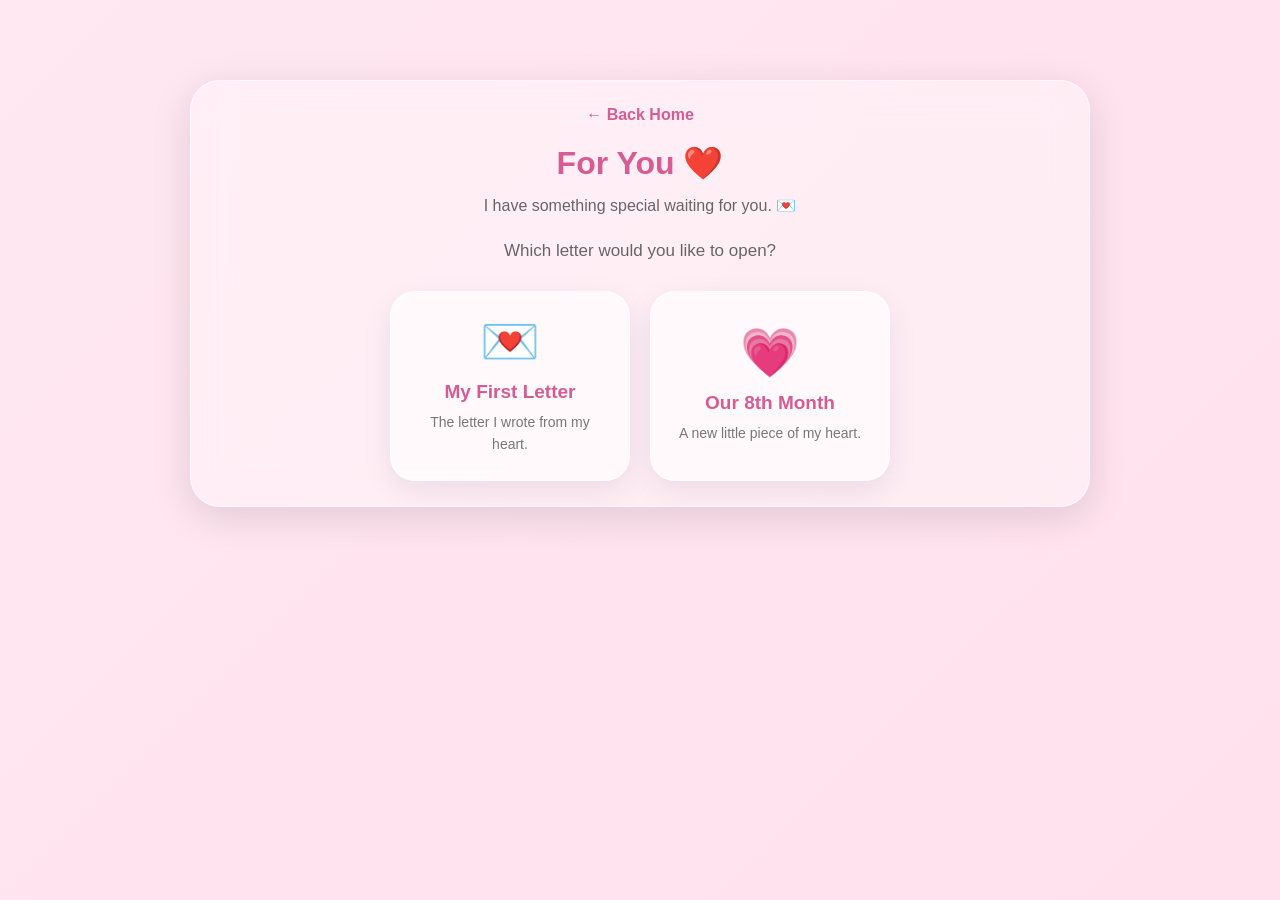
==== commit 8dbd37e1: "Update letter.html" ====
--- a/letter.html
+++ b/letter.html
@@ -19,7 +19,9 @@
 
 <div id="letter-selection">
 
-<a href="index.html" class="back-button">← Back Home</a>
+<a href="index.html" class="back-button">
+← Back Home
+</a>
 
 <h1>For You ❤️</h1>
 
@@ -33,7 +35,7 @@
 
 <div class="letter-options">
 
-<button type="button" class="letter-option" onclick="showLetter('first')">
+<button type="button" class="letter-option" id="firstLetterButton">
 
 <span class="letter-icon">💌</span>
 
@@ -46,7 +48,7 @@
 </button>
 
 
-<button type="button" class="letter-option" onclick="showLetter('eighth')">
+<button type="button" class="letter-option" id="eighthLetterButton">
 
 <span class="letter-icon">💗</span>
 
@@ -69,7 +71,7 @@
 
 <div class="letter-card hidden-letter" id="first-letter">
 
-<button type="button" class="back-button letter-back" onclick="showSelection()">
+<button type="button" class="back-button letter-back" id="firstBackButton">
 ← Back to Letters
 </button>
 
@@ -145,7 +147,7 @@
 
 <div class="letter-card hidden-letter" id="eighth-letter">
 
-<button type="button" class="back-button letter-back" onclick="showSelection()">
+<button type="button" class="back-button letter-back" id="eighthBackButton">
 ← Back to Letters
 </button>
 
@@ -376,7 +378,104 @@
 
 </div>
 
-<script src="script.js"></script>
+
+<!-- ============================= -->
+<!-- LETTER CONTROLS               -->
+<!-- ============================= -->
+
+<script>
+
+document.addEventListener("DOMContentLoaded", function () {
+
+    const selection = document.getElementById("letter-selection");
+
+    const firstButton = document.getElementById("firstLetterButton");
+    const eighthButton = document.getElementById("eighthLetterButton");
+
+    const firstLetter = document.getElementById("first-letter");
+    const eighthLetter = document.getElementById("eighth-letter");
+
+    const firstBackButton = document.getElementById("firstBackButton");
+    const eighthBackButton = document.getElementById("eighthBackButton");
+
+
+    function hideAllLetters() {
+
+        firstLetter.classList.remove("show-letter");
+        eighthLetter.classList.remove("show-letter");
+
+        firstLetter.style.display = "none";
+        eighthLetter.style.display = "none";
+
+    }
+
+
+    function openSelectedLetter(letter) {
+
+        hideAllLetters();
+
+        selection.style.display = "none";
+
+        if (letter === "first") {
+
+            firstLetter.style.display = "block";
+
+            setTimeout(function () {
+                firstLetter.classList.add("show-letter");
+            }, 20);
+
+        }
+
+
+        if (letter === "eighth") {
+
+            eighthLetter.style.display = "block";
+
+            setTimeout(function () {
+                eighthLetter.classList.add("show-letter");
+            }, 20);
+
+        }
+
+
+        window.scrollTo(0, 0);
+
+    }
+
+
+    function returnToSelection() {
+
+        hideAllLetters();
+
+        selection.style.display = "block";
+
+        window.scrollTo(0, 0);
+
+    }
+
+
+    firstButton.addEventListener("click", function () {
+        openSelectedLetter("first");
+    });
+
+
+    eighthButton.addEventListener("click", function () {
+        openSelectedLetter("eighth");
+    });
+
+
+    firstBackButton.addEventListener("click", function () {
+        returnToSelection();
+    });
+
+
+    eighthBackButton.addEventListener("click", function () {
+        returnToSelection();
+    });
+
+});
+
+</script>
 
 </body>
 </html>
--- a/style.css
+++ b/style.css
@@ -16,10 +16,11 @@
     overflow-y:auto;
     overflow:visible;
     color:#444;
-}
-
-.container{
-    margin:40px auto;
+
+    opacity:0;
+    animation:
+        bgMove 12s ease infinite,
+        pageFade .8s ease forwards;
 }
 
 .container{
@@ -34,6 +35,7 @@
     text-align:center;
     box-shadow:0 10px 40px rgba(0,0,0,.12);
     border:1px solid rgba(255,255,255,.5);
+    transition:.3s ease;
 }
 
 .container:hover{
@@ -52,6 +54,11 @@
     line-height:1.8;
     margin-bottom:25px;
 }
+
+
+/* ============================= */
+/* MAIN BUTTON                   */
+/* ============================= */
 
 .button{
     display:inline-block;
@@ -77,28 +84,10 @@
     transform:scale(.96);
 }
 
-.letter-content{
-    text-align:left;
-    margin-top:30px;
-    line-height:1.9;
-    animation:fade .5s ease;
-}
-
-.letter-content p{
-    text-align:justify;
-    text-justify:inter-word;
-}
-
-@keyframes fade{
-    from{
-        opacity:0;
-        transform:translateY(20px);
-    }
-    to{
-        opacity:1;
-        transform:translateY(0);
-    }
-}
+
+/* ============================= */
+/* ANNIVERSARY COUNTER           */
+/* ============================= */
 
 #counter{
     margin-top:20px;
@@ -113,17 +102,123 @@
     box-shadow:0 5px 20px rgba(0,0,0,.08);
 }
 
-@keyframes bgMove{
-    0%{background-position:0% 50%;}
-    50%{background-position:100% 50%;}
-    100%{background-position:0% 50%;}
-}
+
+/* ============================= */
+/* LETTER PAGE                   */
+/* ============================= */
 
 .letter-page{
     max-width:900px;
     width:95%;
     margin:40px auto;
 }
+
+
+/* ============================= */
+/* LETTER SELECTION              */
+/* ============================= */
+
+#letter-selection{
+    animation:fade .5s ease;
+}
+
+#letter-selection h1{
+    margin-bottom:10px;
+}
+
+#letter-selection .subtitle{
+    margin-bottom:15px;
+}
+
+.letter-question{
+    color:#666;
+    font-size:17px;
+    line-height:1.8;
+    margin-bottom:25px;
+}
+
+
+/* ============================= */
+/* LETTER OPTIONS                */
+/* ============================= */
+
+.letter-options{
+    display:flex;
+    justify-content:center;
+    align-items:stretch;
+    gap:20px;
+    flex-wrap:wrap;
+}
+
+.letter-option{
+    width:240px;
+    min-height:190px;
+    padding:25px 20px;
+    border:none;
+    border-radius:25px;
+
+    background:rgba(255,255,255,.65);
+    border:1px solid rgba(255,255,255,.75);
+
+    box-shadow:0 10px 30px rgba(0,0,0,.08);
+
+    color:#555;
+    cursor:pointer;
+
+    transition:
+        transform .3s ease,
+        box-shadow .3s ease,
+        background .3s ease;
+
+    text-align:center;
+
+    -webkit-tap-highlight-color:transparent;
+    appearance:none;
+    -webkit-appearance:none;
+}
+
+.letter-option:hover{
+    transform:translateY(-7px);
+    box-shadow:0 18px 40px rgba(216,91,148,.18);
+    background:rgba(255,255,255,.85);
+}
+
+.letter-option:active{
+    transform:scale(.97);
+}
+
+.letter-option:focus{
+    outline:none;
+}
+
+.letter-option:focus-visible{
+    outline:3px solid rgba(216,91,148,.25);
+    outline-offset:3px;
+}
+
+.letter-icon{
+    display:block;
+    font-size:48px;
+    line-height:1;
+    margin-bottom:15px;
+}
+
+.letter-option h2{
+    color:#d85b94;
+    font-size:19px;
+    margin-bottom:8px;
+}
+
+.letter-option p{
+    color:#777;
+    font-size:14px;
+    line-height:1.6;
+}
+
+
+/* ============================= */
+/* LETTER CARD                   */
+/* ============================= */
 
 .letter-card{
     width:100%;
@@ -133,21 +228,15 @@
     box-shadow:0 12px 35px rgba(0,0,0,.12);
 }
 
-.back-button{
-    display:inline-block;
-    margin-bottom:20px;
-    color:#d85b94;
-    text-decoration:none;
-    font-weight:bold;
-    background:none;
-    border:none;
-    padding:0;
-    font-size:inherit;
-    cursor:pointer;
-}
-
-.back-button:hover{
-    opacity:.8;
+.letter-content{
+    text-align:left;
+    margin-top:30px;
+    line-height:1.9;
+}
+
+.letter-content p{
+    text-align:justify;
+    text-justify:inter-word;
 }
 
 .letter-text{
@@ -158,113 +247,100 @@
 
 
 /* ============================= */
-/* LETTER SELECTION SCREEN       */
-/* ============================= */
-
-#letter-selection{
-    animation:fade .5s ease;
-}
-
-#letter-selection h1{
-    margin-bottom:10px;
-}
-
-#letter-selection .subtitle{
-    margin-bottom:30px;
-}
-
-.letter-question{
-    color:#666;
-    font-size:17px;
-    margin-bottom:25px;
-}
-
-
-/* Envelope choices */
-
-.letter-options{
-    display:flex;
-    justify-content:center;
-    gap:20px;
-    flex-wrap:wrap;
-}
-
-.letter-option{
-    width:240px;
-    min-height:190px;
-    padding:25px 20px;
+/* BACK BUTTON                   */
+/* ============================= */
+
+.back-button{
+    display:inline-block;
+    margin-bottom:20px;
+
+    color:#d85b94;
+    text-decoration:none;
+    font-weight:bold;
+
+    background:none;
     border:none;
-    border-radius:25px;
-    background:rgba(255,255,255,.65);
-    border:1px solid rgba(255,255,255,.75);
-    box-shadow:0 10px 30px rgba(0,0,0,.08);
-    color:#555;
+    padding:0;
+
+    font-size:inherit;
+    font-family:inherit;
+
     cursor:pointer;
-    transition:.3s ease;
-    text-align:center;
-}
-
-.letter-option:hover{
-    transform:translateY(-7px);
-    box-shadow:0 18px 40px rgba(216,91,148,.18);
-    background:rgba(255,255,255,.85);
-}
-
-.letter-option:active{
+}
+
+.back-button:hover{
+    opacity:.8;
+}
+
+.back-button:active{
     transform:scale(.97);
 }
 
-.letter-icon{
-    font-size:48px;
-    line-height:1;
-    margin-bottom:15px;
-    display:block;
-}
-
-.letter-option h2{
-    color:#d85b94;
-    font-size:19px;
-    margin-bottom:8px;
-}
-
-.letter-option p{
-    color:#777;
-    font-size:14px;
-    line-height:1.6;
-}
-
-
-/* Hide letters until selected */
+.back-button:focus{
+    outline:none;
+}
+
+.back-button:focus-visible{
+    outline:3px solid rgba(216,91,148,.2);
+    outline-offset:4px;
+    border-radius:5px;
+}
+
+
+/* ============================= */
+/* HIDDEN / OPEN LETTERS         */
+/* ============================= */
 
 .hidden-letter{
     display:none;
 }
-
-
-/* Make the selected letter appear smoothly */
 
 .hidden-letter.show-letter{
     display:block;
     animation:letterOpen .5s ease;
 }
 
+
+/* ============================= */
+/* ANIMATIONS                    */
+/* ============================= */
+
+@keyframes fade{
+    from{
+        opacity:0;
+        transform:translateY(20px);
+    }
+
+    to{
+        opacity:1;
+        transform:translateY(0);
+    }
+}
+
 @keyframes letterOpen{
     from{
         opacity:0;
-        transform:translateY(15px);
-    }
+        transform:translateY(20px);
+    }
+
     to{
         opacity:1;
         transform:translateY(0);
     }
 }
 
-
-/* Smooth page load */
-
-body{
-    opacity:0;
-    animation:pageFade .8s ease forwards;
+@keyframes bgMove{
+    0%{
+        background-position:0% 50%;
+    }
+
+    50%{
+        background-position:100% 50%;
+    }
+
+    100%{
+        background-position:0% 50%;
+    }
 }
 
 @keyframes pageFade{
@@ -272,6 +348,7 @@
         opacity:0;
         transform:translateY(15px);
     }
+
     to{
         opacity:1;
         transform:translateY(0);
@@ -280,7 +357,7 @@
 
 
 /* ============================= */
-/* MOBILE                        */
+/* MOBILE                       */
 /* ============================= */
 
 @media (max-width:600px){
@@ -300,8 +377,21 @@
         font-size:1.7rem;
     }
 
+    .subtitle{
+        line-height:1.7;
+    }
+
+    .letter-page{
+        width:92%;
+        margin:25px auto;
+    }
+
     .letter-card{
         padding:35px 15px;
+    }
+
+    .letter-content{
+        margin-top:25px;
     }
 
     .letter-text{
@@ -318,6 +408,7 @@
     .letter-option{
         width:100%;
         max-width:300px;
+        min-height:180px;
     }
 
 }
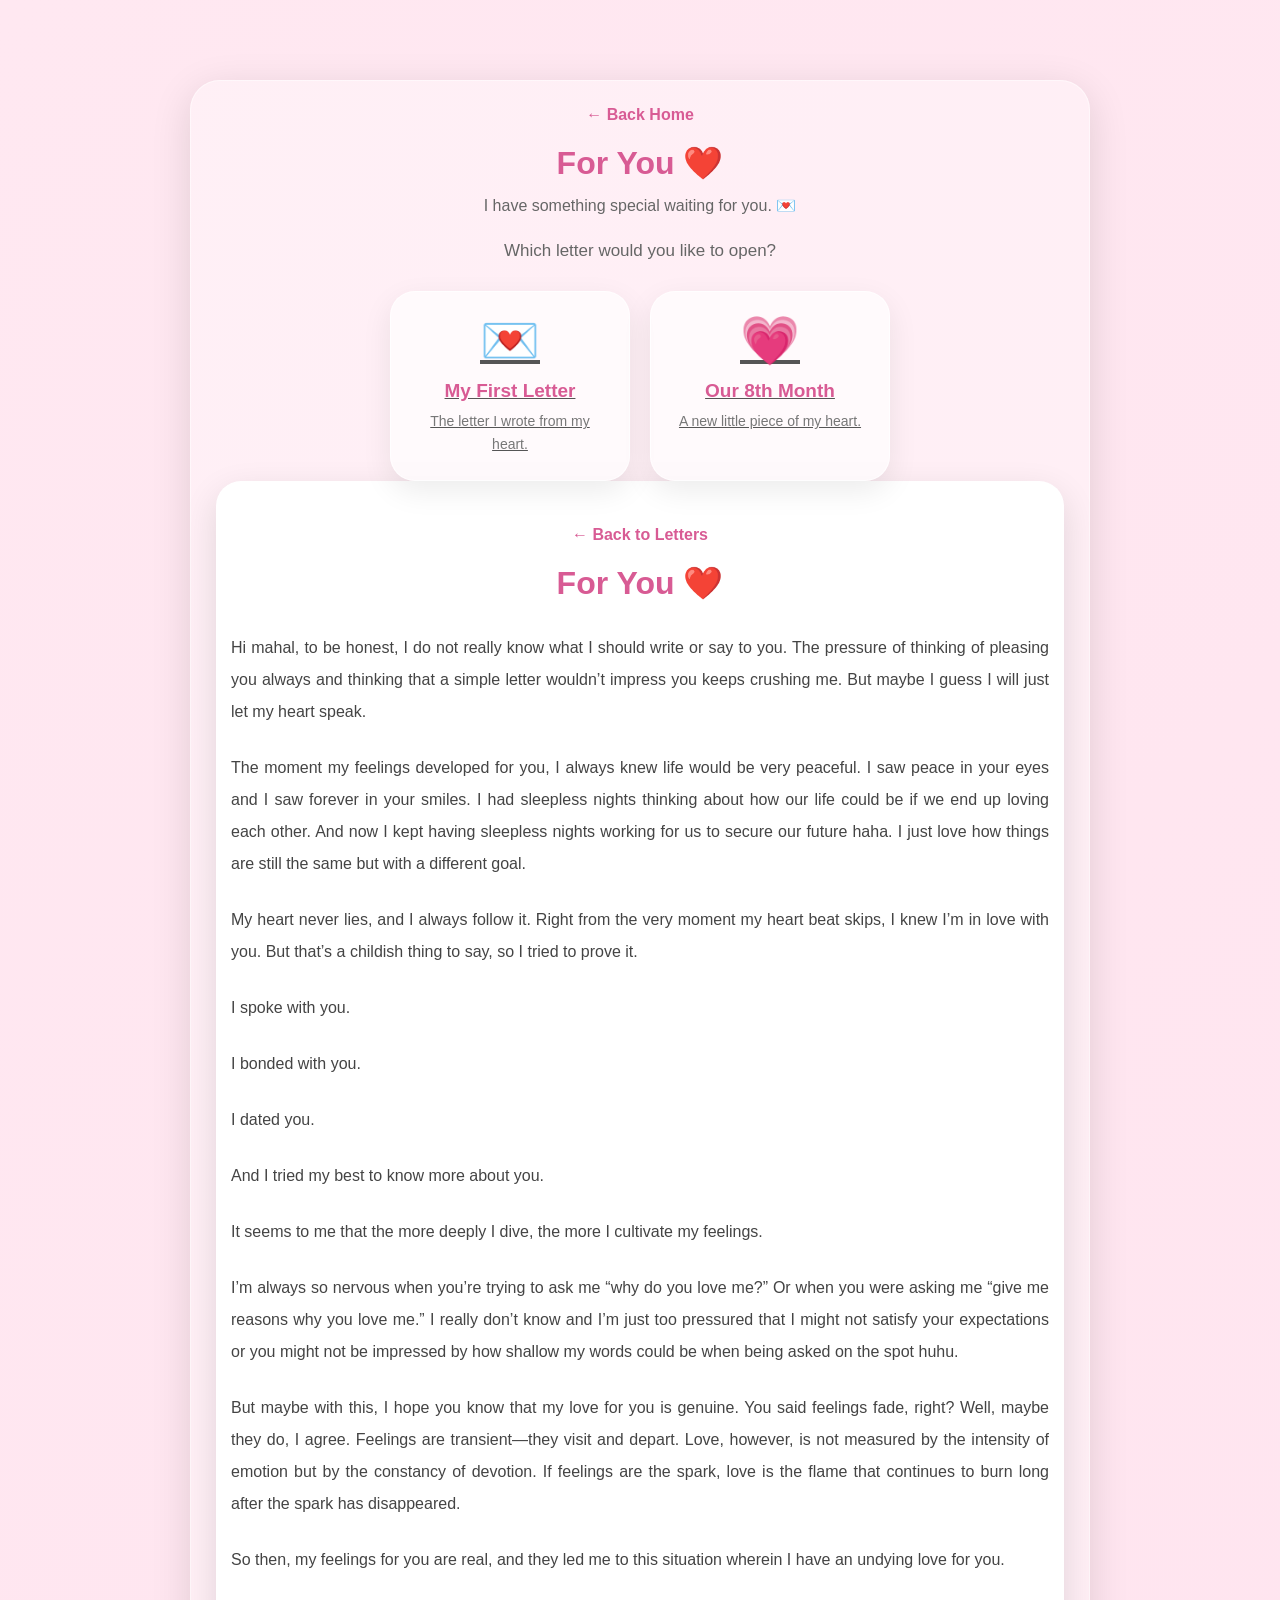
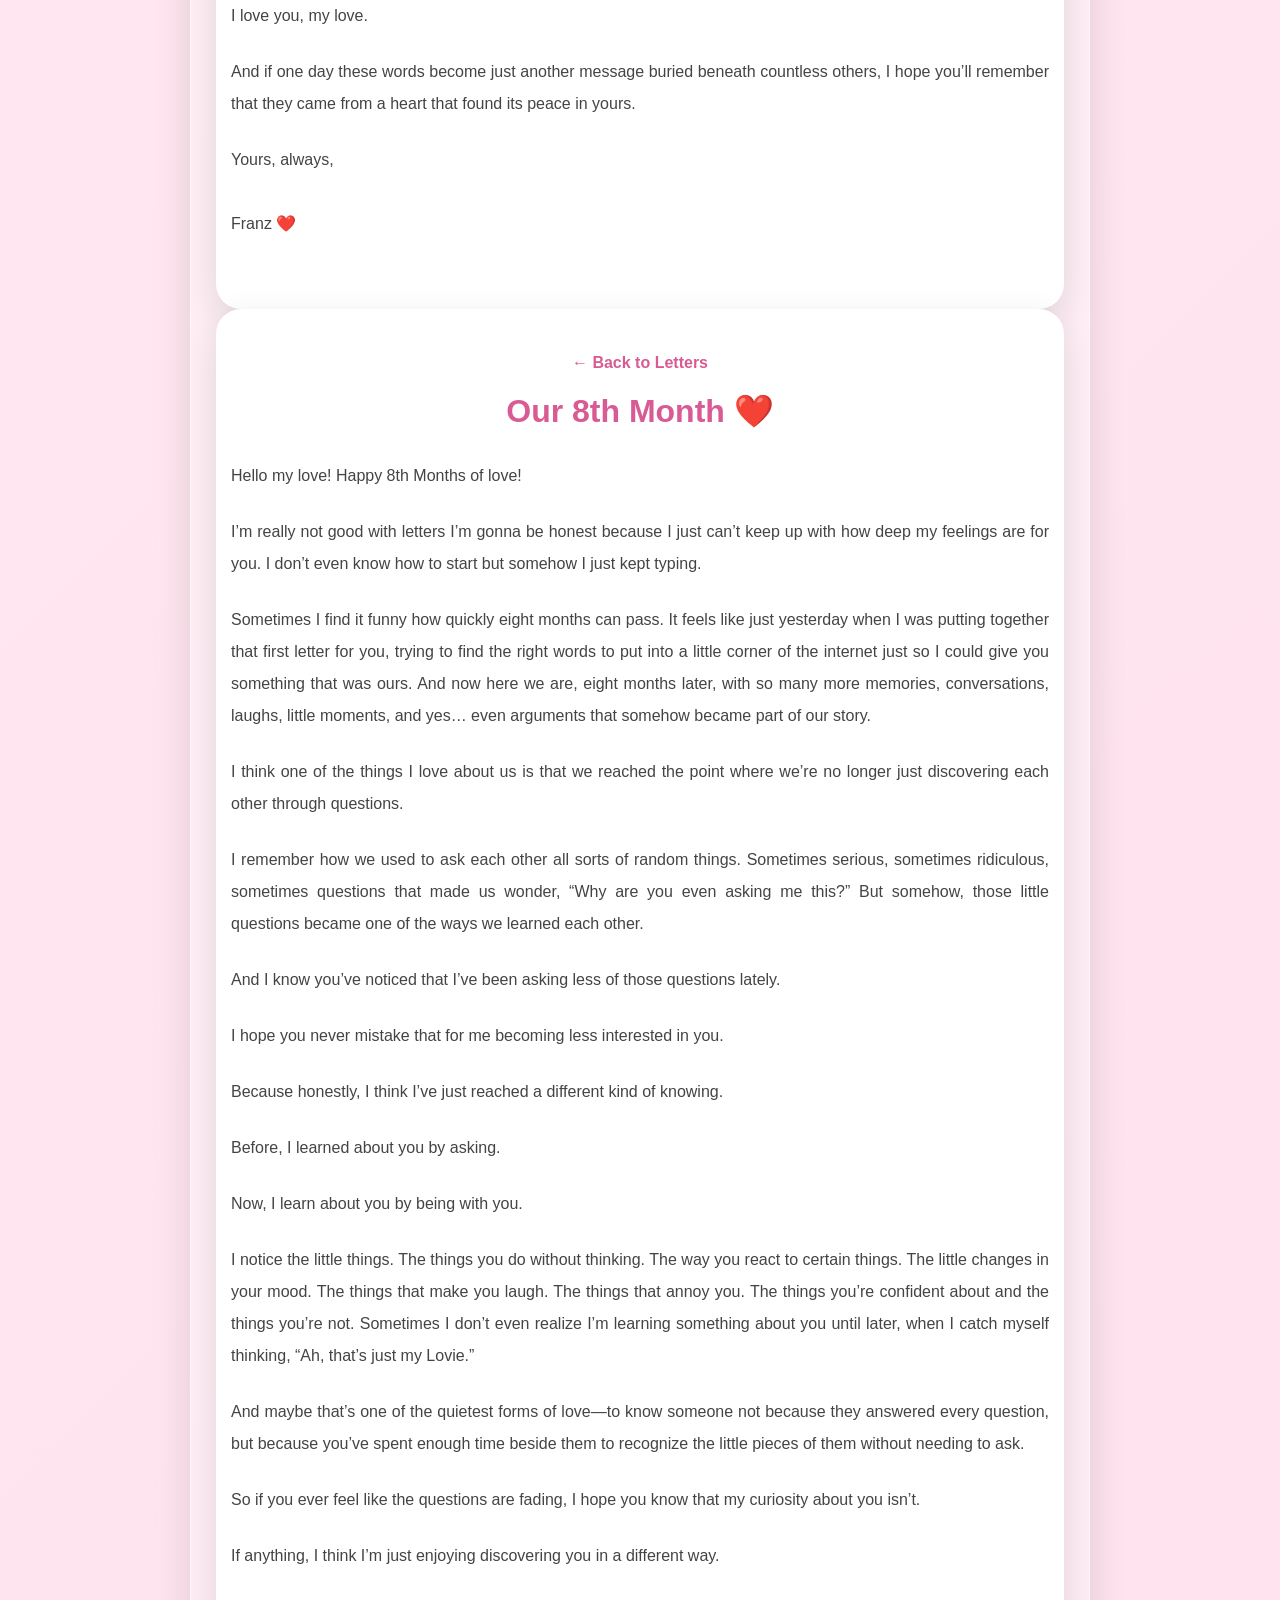
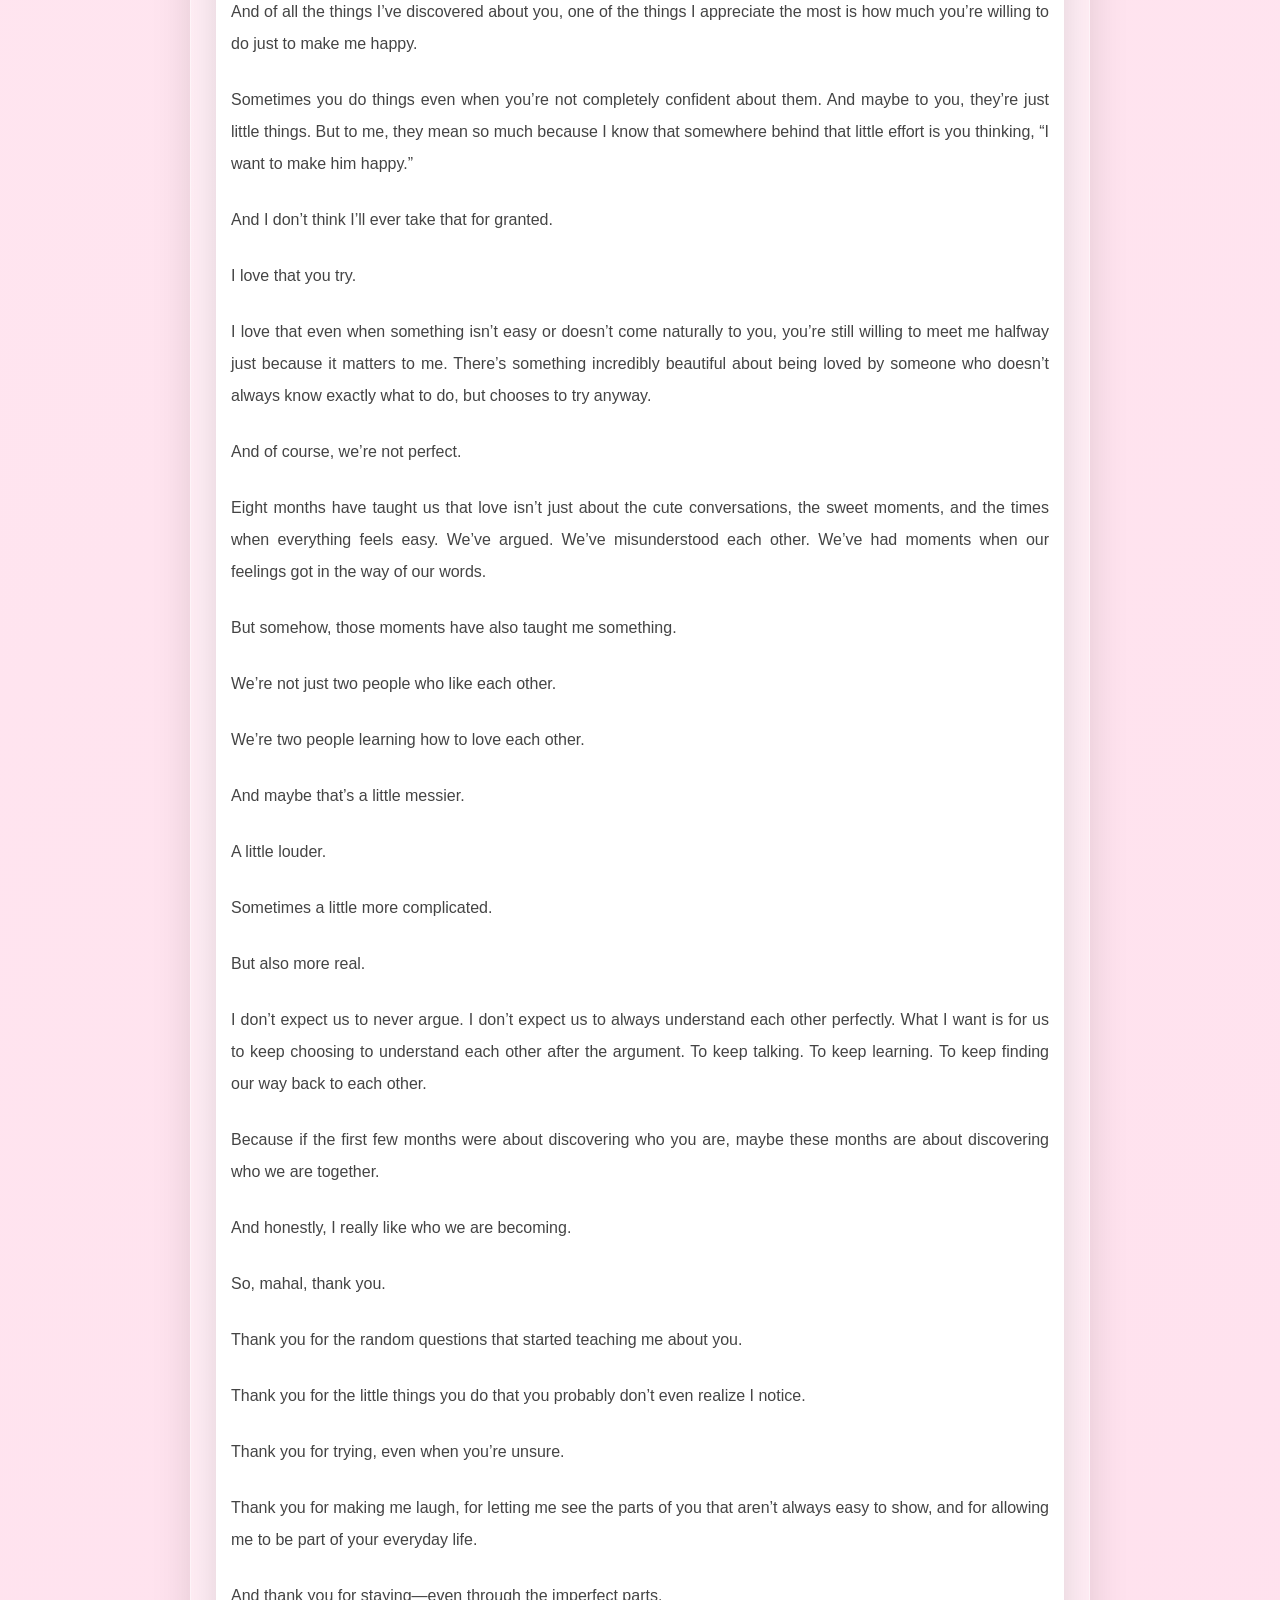
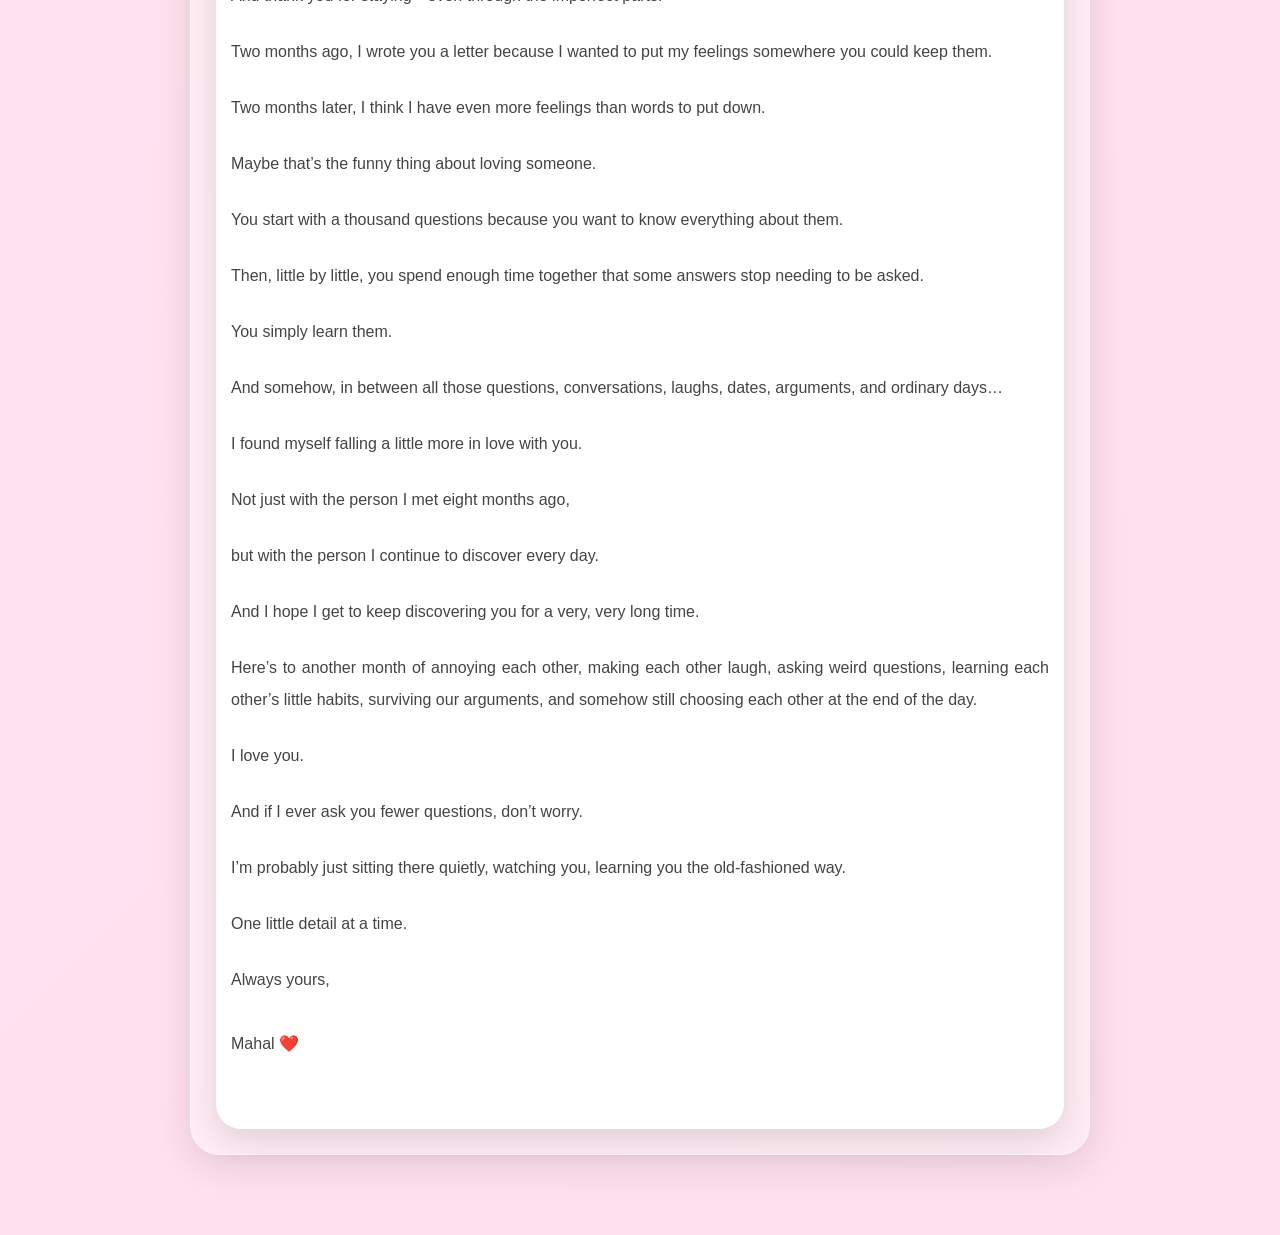
==== commit 2e397e55: "Update letter.html" ====
--- a/letter.html
+++ b/letter.html
@@ -13,10 +13,6 @@
 
 <div class="container letter-page">
 
-<!-- ============================= -->
-<!-- LETTER SELECTION              -->
-<!-- ============================= -->
-
 <div id="letter-selection">
 
 <a href="index.html" class="back-button">
@@ -35,7 +31,7 @@
 
 <div class="letter-options">
 
-<button type="button" class="letter-option" id="firstLetterButton">
+<a href="#first-letter" class="letter-option">
 
 <span class="letter-icon">💌</span>
 
@@ -45,10 +41,10 @@
 The letter I wrote from my heart.
 </p>
 
-</button>
-
-
-<button type="button" class="letter-option" id="eighthLetterButton">
+</a>
+
+
+<a href="#eighth-letter" class="letter-option">
 
 <span class="letter-icon">💗</span>
 
@@ -58,22 +54,20 @@
 A new little piece of my heart.
 </p>
 
-</button>
-
-</div>
-
-</div>
-
-
-<!-- ============================= -->
-<!-- FIRST LETTER                  -->
-<!-- ============================= -->
-
-<div class="letter-card hidden-letter" id="first-letter">
-
-<button type="button" class="back-button letter-back" id="firstBackButton">
+</a>
+
+</div>
+
+</div>
+
+
+<!-- FIRST LETTER -->
+
+<div class="letter-card" id="first-letter">
+
+<a href="letter.html" class="back-button">
 ← Back to Letters
-</button>
+</a>
 
 <h1>For You ❤️</h1>
 
@@ -141,15 +135,13 @@
 </div>
 
 
-<!-- ============================= -->
-<!-- 8TH MONTH LETTER              -->
-<!-- ============================= -->
-
-<div class="letter-card hidden-letter" id="eighth-letter">
-
-<button type="button" class="back-button letter-back" id="eighthBackButton">
+<!-- 8TH MONTH LETTER -->
+
+<div class="letter-card" id="eighth-letter">
+
+<a href="letter.html" class="back-button">
 ← Back to Letters
-</button>
+</a>
 
 <h1>Our 8th Month ❤️</h1>
 
@@ -378,104 +370,5 @@
 
 </div>
 
-
-<!-- ============================= -->
-<!-- LETTER CONTROLS               -->
-<!-- ============================= -->
-
-<script>
-
-document.addEventListener("DOMContentLoaded", function () {
-
-    const selection = document.getElementById("letter-selection");
-
-    const firstButton = document.getElementById("firstLetterButton");
-    const eighthButton = document.getElementById("eighthLetterButton");
-
-    const firstLetter = document.getElementById("first-letter");
-    const eighthLetter = document.getElementById("eighth-letter");
-
-    const firstBackButton = document.getElementById("firstBackButton");
-    const eighthBackButton = document.getElementById("eighthBackButton");
-
-
-    function hideAllLetters() {
-
-        firstLetter.classList.remove("show-letter");
-        eighthLetter.classList.remove("show-letter");
-
-        firstLetter.style.display = "none";
-        eighthLetter.style.display = "none";
-
-    }
-
-
-    function openSelectedLetter(letter) {
-
-        hideAllLetters();
-
-        selection.style.display = "none";
-
-        if (letter === "first") {
-
-            firstLetter.style.display = "block";
-
-            setTimeout(function () {
-                firstLetter.classList.add("show-letter");
-            }, 20);
-
-        }
-
-
-        if (letter === "eighth") {
-
-            eighthLetter.style.display = "block";
-
-            setTimeout(function () {
-                eighthLetter.classList.add("show-letter");
-            }, 20);
-
-        }
-
-
-        window.scrollTo(0, 0);
-
-    }
-
-
-    function returnToSelection() {
-
-        hideAllLetters();
-
-        selection.style.display = "block";
-
-        window.scrollTo(0, 0);
-
-    }
-
-
-    firstButton.addEventListener("click", function () {
-        openSelectedLetter("first");
-    });
-
-
-    eighthButton.addEventListener("click", function () {
-        openSelectedLetter("eighth");
-    });
-
-
-    firstBackButton.addEventListener("click", function () {
-        returnToSelection();
-    });
-
-
-    eighthBackButton.addEventListener("click", function () {
-        returnToSelection();
-    });
-
-});
-
-</script>
-
 </body>
 </html>
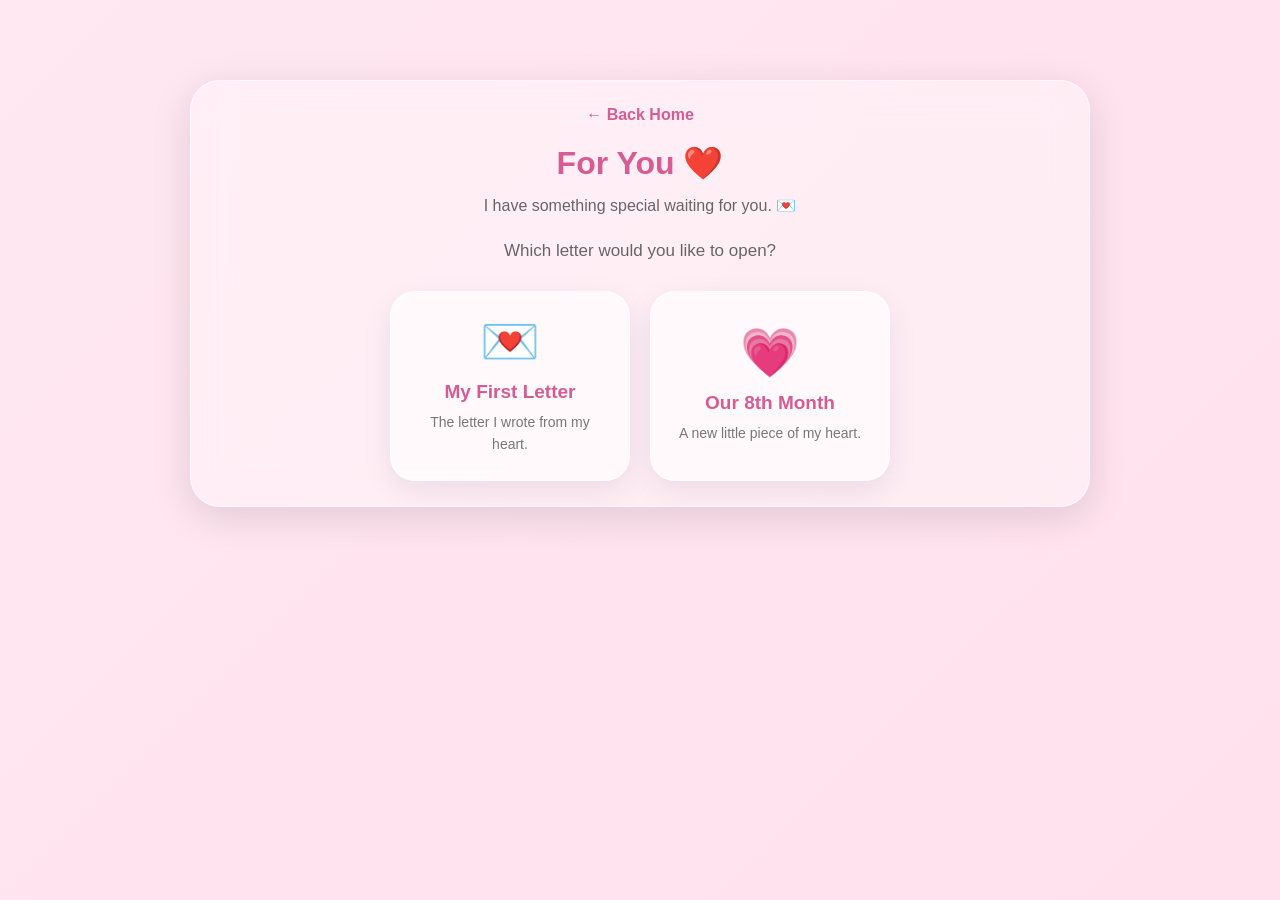
==== commit cd5d53e4: "Update letter.html" ====
--- a/letter.html
+++ b/letter.html
@@ -361,7 +361,7 @@
 
 <p class="letter-text">
 Always yours,<br><br>
-Mahal ❤️
+Franz ❤️
 </p>
 
 </div>
--- a/style.css
+++ b/style.css
@@ -154,7 +154,7 @@
     width:240px;
     min-height:190px;
     padding:25px 20px;
-    border:none;
+
     border-radius:25px;
 
     background:rgba(255,255,255,.65);
@@ -172,9 +172,14 @@
 
     text-align:center;
 
+    text-decoration:none;
+
+    display:flex;
+    flex-direction:column;
+    justify-content:center;
+    align-items:center;
+
     -webkit-tap-highlight-color:transparent;
-    appearance:none;
-    -webkit-appearance:none;
 }
 
 .letter-option:hover{
@@ -185,15 +190,6 @@
 
 .letter-option:active{
     transform:scale(.97);
-}
-
-.letter-option:focus{
-    outline:none;
-}
-
-.letter-option:focus-visible{
-    outline:3px solid rgba(216,91,148,.25);
-    outline-offset:3px;
 }
 
 .letter-icon{
@@ -217,7 +213,7 @@
 
 
 /* ============================= */
-/* LETTER CARD                   */
+/* LETTER CARDS                  */
 /* ============================= */
 
 .letter-card{
@@ -226,7 +222,29 @@
     border-radius:25px;
     padding:45px 15px;
     box-shadow:0 12px 35px rgba(0,0,0,.12);
-}
+
+    display:none;
+}
+
+
+/* Show selected letter */
+
+.letter-card:target{
+    display:block;
+    animation:letterOpen .5s ease;
+}
+
+
+/* Hide selection when a letter is open */
+
+body:has(.letter-card:target) #letter-selection{
+    display:none;
+}
+
+
+/* ============================= */
+/* LETTER CONTENT                */
+/* ============================= */
 
 .letter-content{
     text-align:left;
@@ -258,14 +276,9 @@
     text-decoration:none;
     font-weight:bold;
 
-    background:none;
-    border:none;
-    padding:0;
-
-    font-size:inherit;
-    font-family:inherit;
-
     cursor:pointer;
+
+    -webkit-tap-highlight-color:transparent;
 }
 
 .back-button:hover{
@@ -274,30 +287,6 @@
 
 .back-button:active{
     transform:scale(.97);
-}
-
-.back-button:focus{
-    outline:none;
-}
-
-.back-button:focus-visible{
-    outline:3px solid rgba(216,91,148,.2);
-    outline-offset:4px;
-    border-radius:5px;
-}
-
-
-/* ============================= */
-/* HIDDEN / OPEN LETTERS         */
-/* ============================= */
-
-.hidden-letter{
-    display:none;
-}
-
-.hidden-letter.show-letter{
-    display:block;
-    animation:letterOpen .5s ease;
 }
 
 
